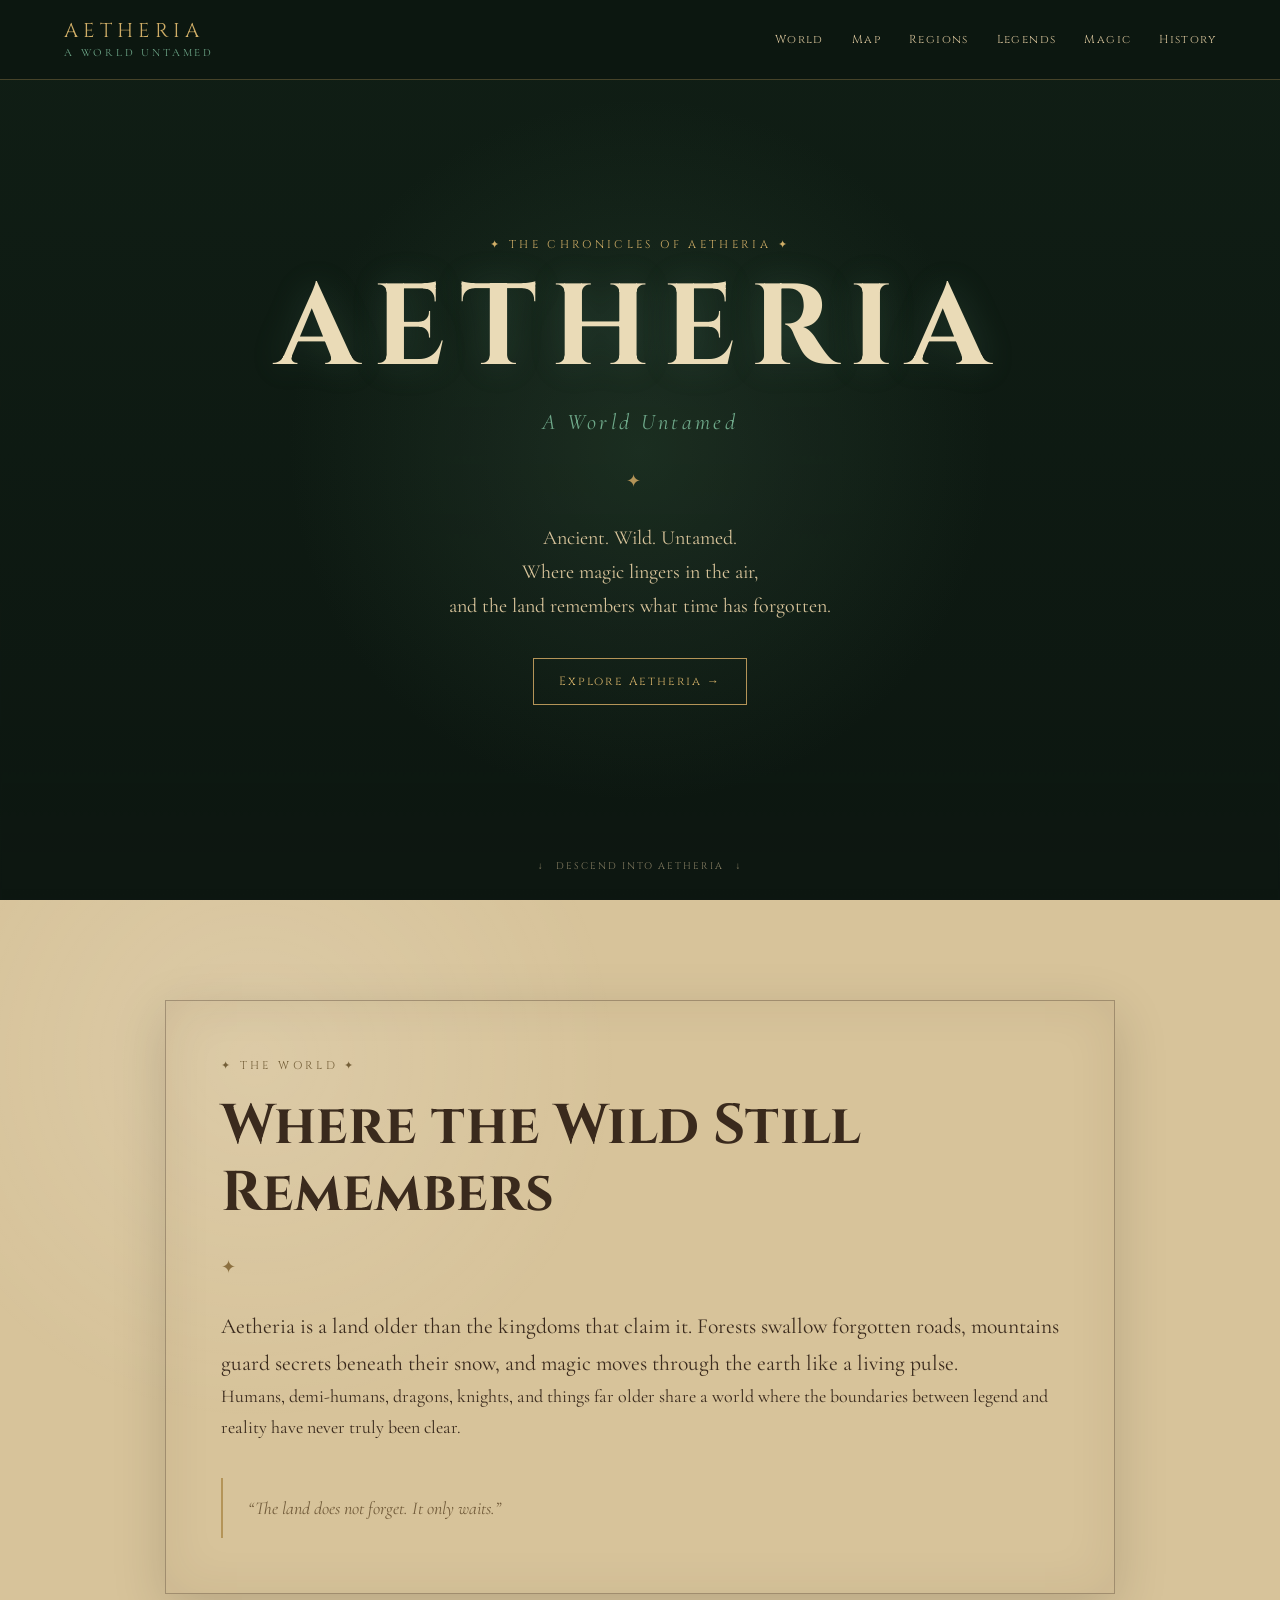
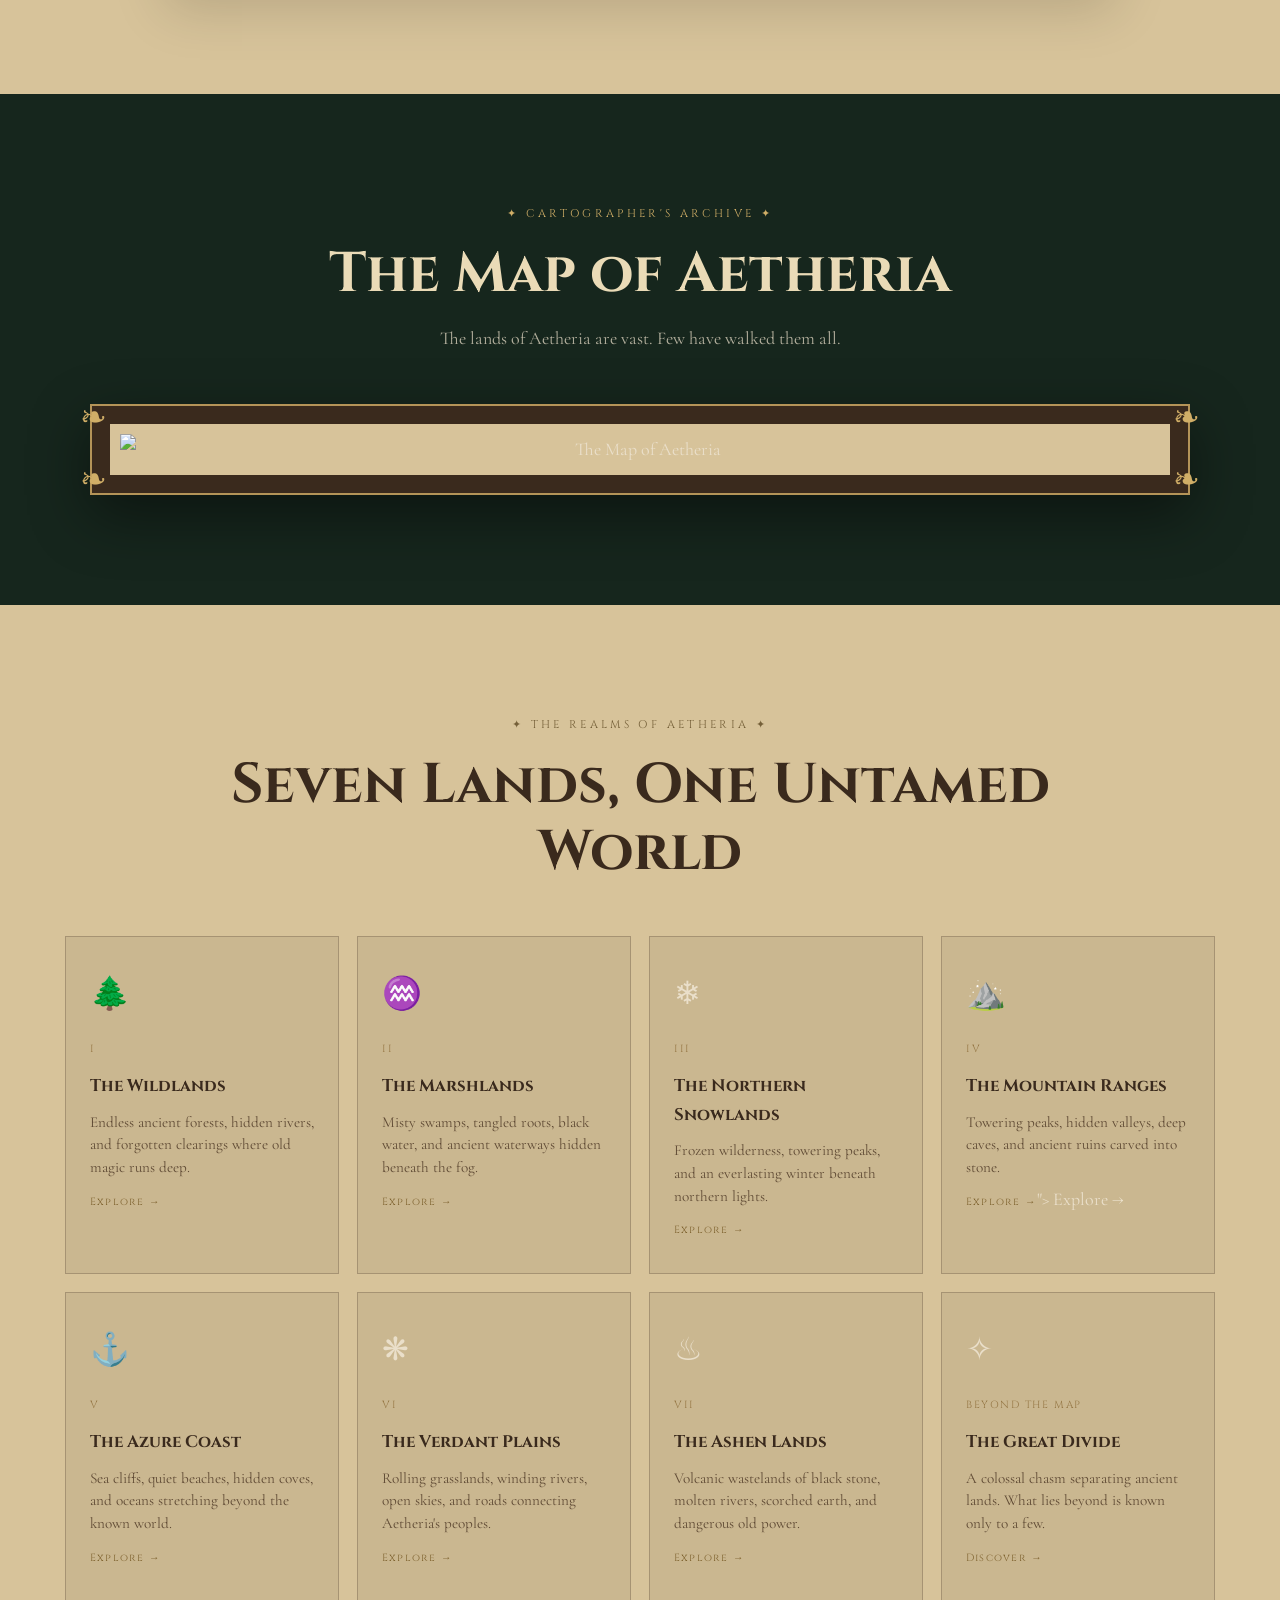
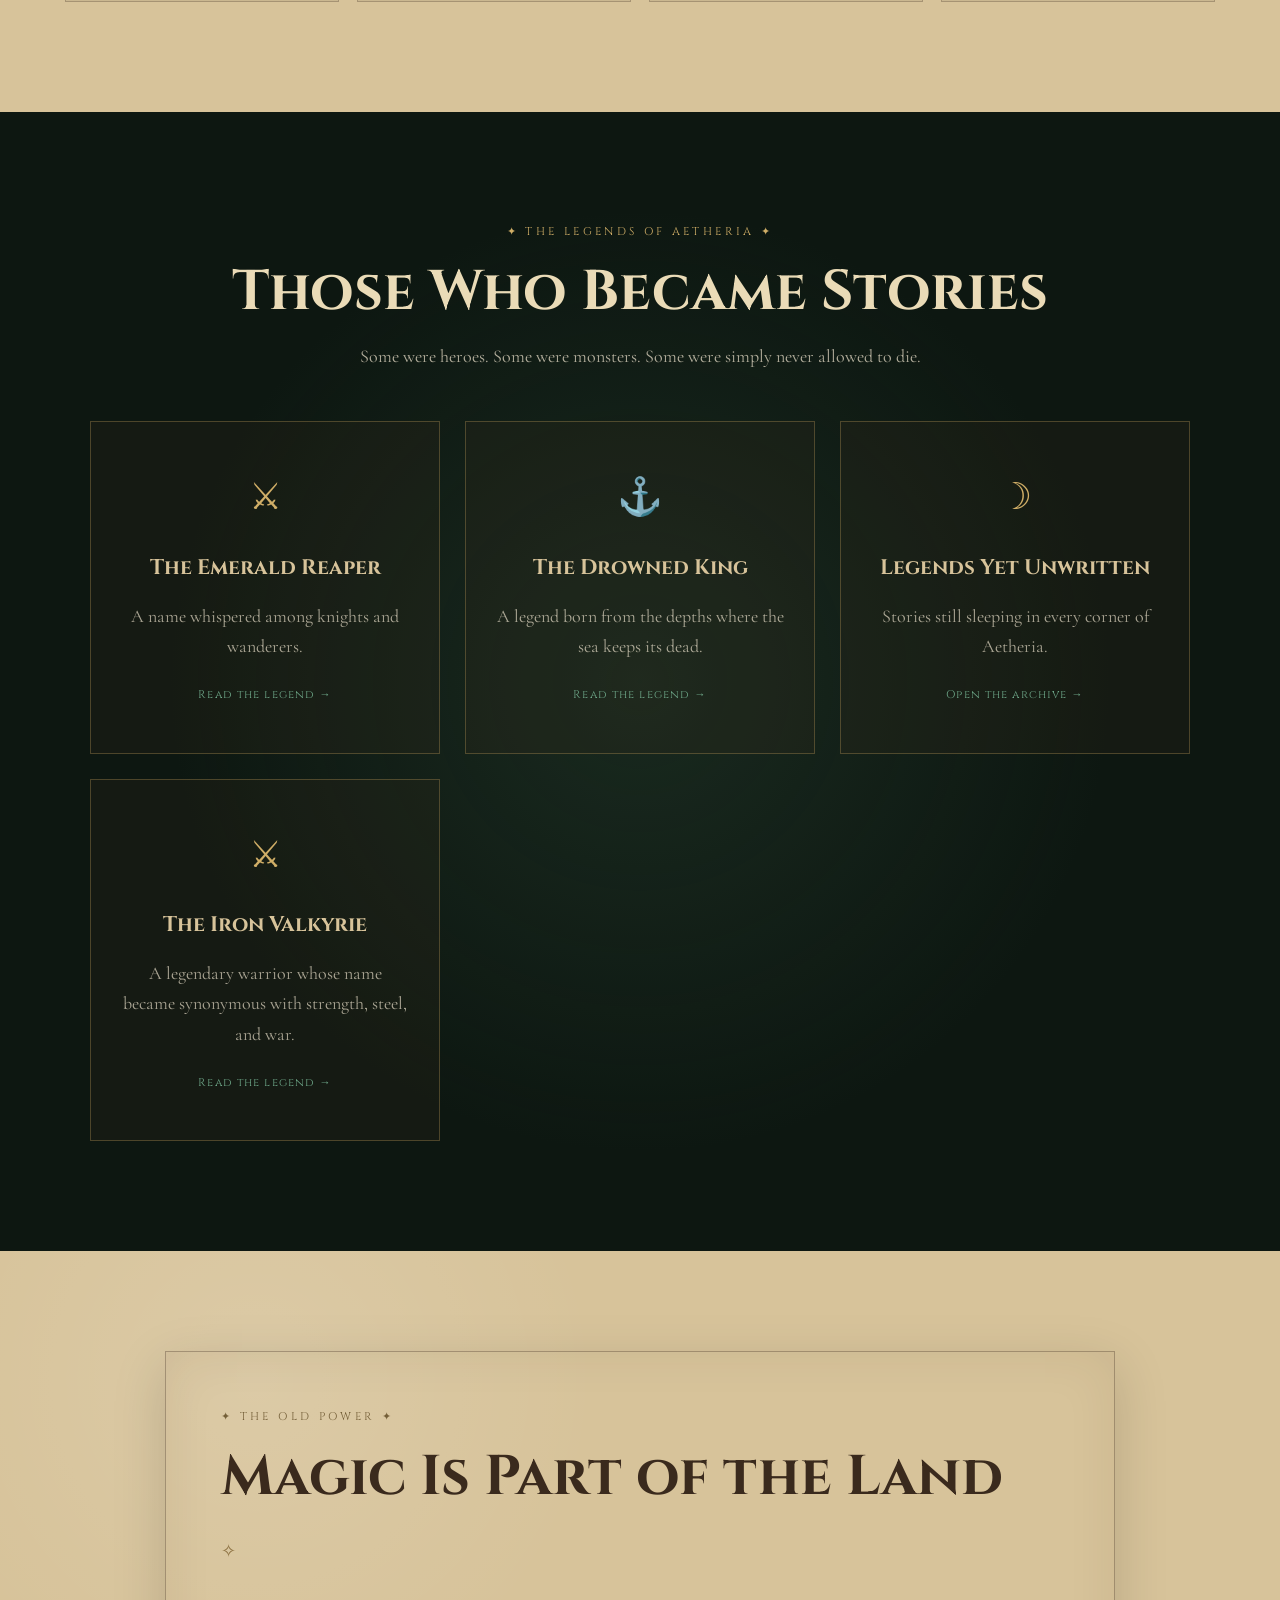
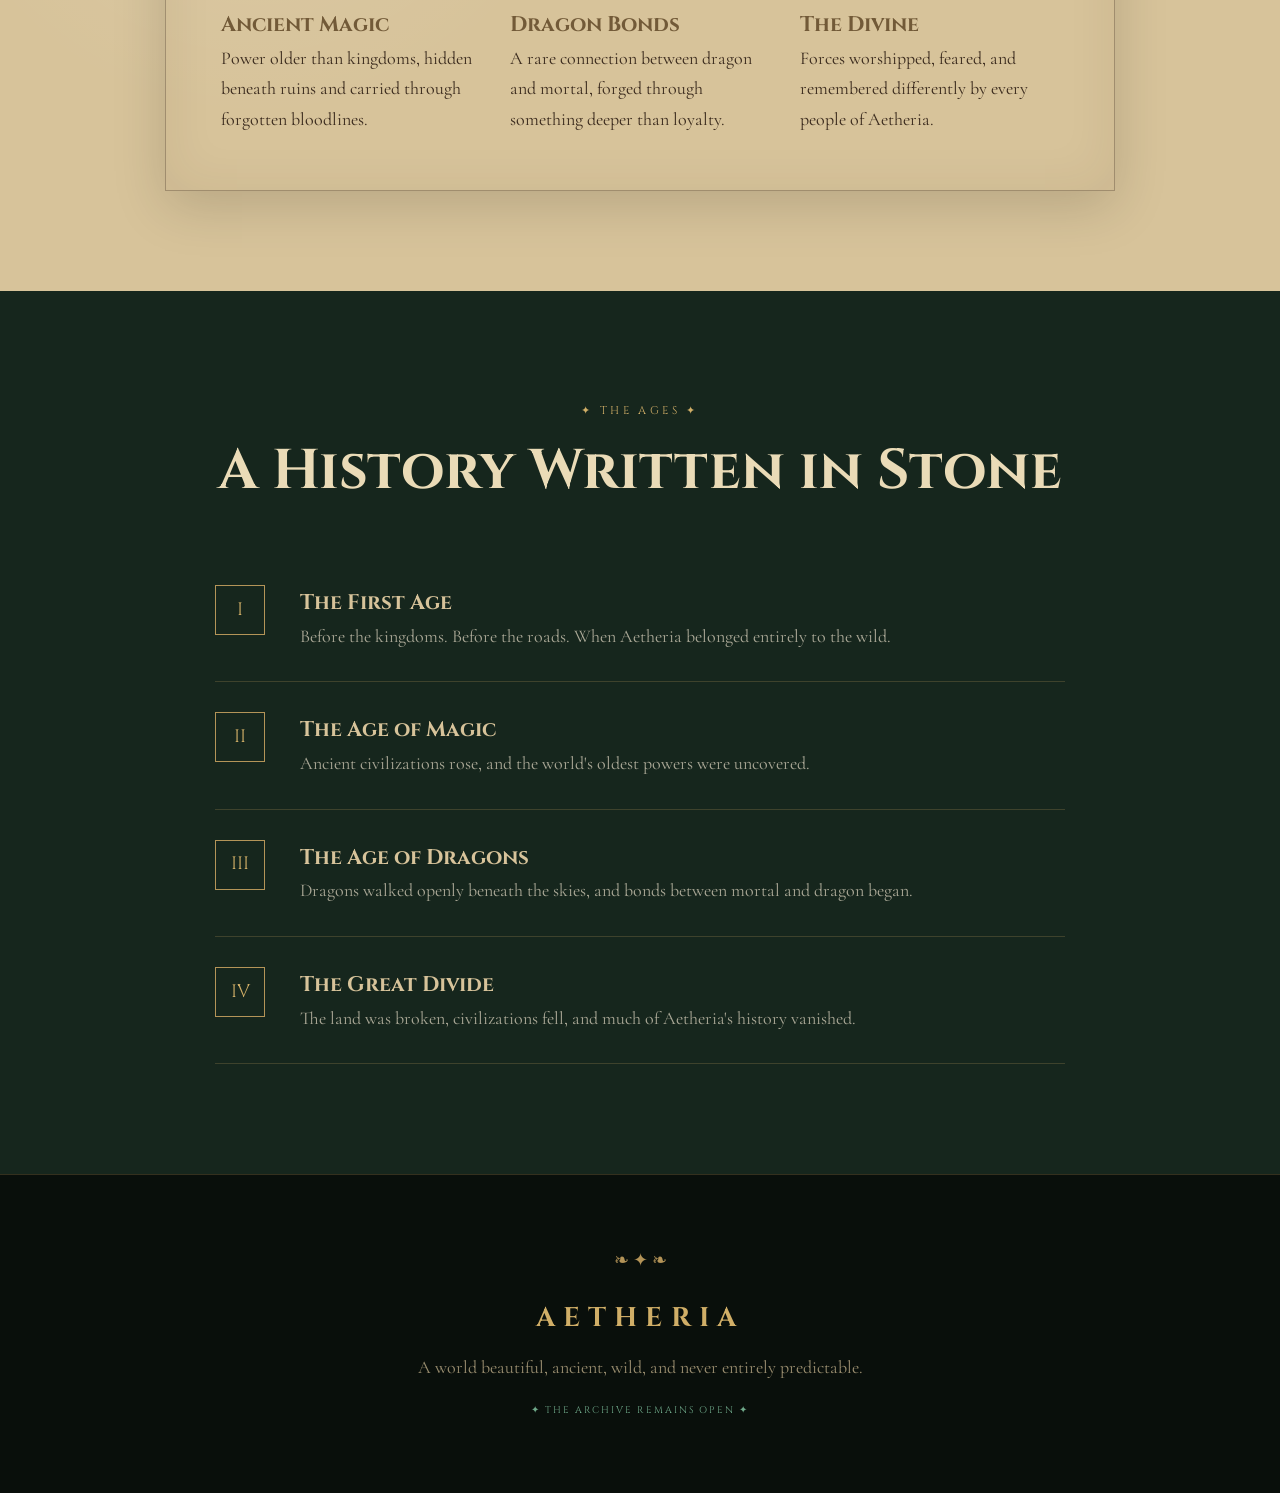
==== index.html @ 6634f88e "Update index.html" ====
<!DOCTYPE html>
<html lang="en">

<head>
  <meta charset="UTF-8">
  <meta name="viewport" content="width=device-width, initial-scale=1.0">

  <title>Aetheria — Lore Archive</title>

  <link rel="stylesheet" href="style.css">
</head>

<body>

<header class="site-header">

  <a href="#home" class="brand">
    <span class="brand-name">AETHERIA</span>
    <span class="brand-subtitle">A WORLD UNTAMED</span>
  </a>

  <button class="menu-toggle" aria-label="Open menu">
    ☰
  </button>

  <nav class="nav">
    <a href="#world">World</a>
    <a href="#map">Map</a>
    <a href="#regions">Regions</a>
    <a href="#legends">Legends</a>
    <a href="#magic">Magic</a>
    <a href="#history">History</a>
  </nav>

</header>


<main>

  <!-- HERO -->

  <section class="hero" id="home">

    <div class="hero-content">

      <p class="eyebrow">
        ✦ THE CHRONICLES OF AETHERIA ✦
      </p>

      <h1>AETHERIA</h1>

      <p class="tagline">
        A World Untamed
      </p>

      <div class="gold-rule">
        ✦
      </div>

      <p class="intro">
        Ancient. Wild. Untamed.<br>
        Where magic lingers in the air,<br>
        and the land remembers what time has forgotten.
      </p>

      <a href="#map" class="gold-button">
        Explore Aetheria →
      </a>

    </div>

    <div class="scroll-hint">
      ↓ &nbsp; DESCEND INTO AETHERIA &nbsp; ↓
    </div>

  </section>


  <!-- THE WORLD -->

  <section class="paper-section" id="world">

    <div class="section-frame">

      <p class="eyebrow dark">
        ✦ THE WORLD ✦
      </p>

      <h2>
        Where the Wild Still Remembers
      </h2>

      <div class="gold-rule dark-rule">
        ✦
      </div>

      <p class="lead">
        Aetheria is a land older than the kingdoms that claim it.
        Forests swallow forgotten roads, mountains guard secrets beneath
        their snow, and magic moves through the earth like a living pulse.
      </p>

      <p>
        Humans, demi-humans, dragons, knights, and things far older
        share a world where the boundaries between legend and reality
        have never truly been clear.
      </p>

      <div class="quote">
        “The land does not forget. It only waits.”
      </div>

    </div>

  </section>


  <!-- MAP -->

  <section class="map-section" id="map">

    <div class="section-heading">

      <p class="eyebrow">
        ✦ CARTOGRAPHER'S ARCHIVE ✦
      </p>

      <h2>
        The Map of Aetheria
      </h2>

      <p>
        The lands of Aetheria are vast.
        Few have walked them all.
      </p>

    </div>

    <div class="map-frame">

      <div class="map-decoration top-left">
        ❧
      </div>

      <div class="map-decoration top-right">
        ❧
      </div>

      <div class="map-image-wrap">

        <img
          src="https://i.ibb.co/Fbr9KHkq/IMG-7231.png"
          alt="The Map of Aetheria"
          class="aetheria-map"
        >

      </div>

      <div class="map-decoration bottom-left">
        ❧
      </div>

      <div class="map-decoration bottom-right">
        ❧
      </div>

    </div>

  </section>


  <!-- REGIONS -->

  <section class="regions-section" id="regions">

    <div class="section-heading">

      <p class="eyebrow dark">
        ✦ THE REALMS OF AETHERIA ✦
      </p>

      <h2>
        Seven Lands, One Untamed World
      </h2>

    </div>


    <div class="region-grid">


      <!-- WILDLANDS -->

      <article class="region-card">

        <div class="region-icon">
          🌲
        </div>

        <span class="region-number">
          I
        </span>

        <h3>
          The Wildlands
        </h3>

        <p>
          Endless ancient forests, hidden rivers,
          and forgotten clearings where old magic runs deep.
        </p>

        <a href="https://es-d-42845117820260906-01a06b0e-e26e-7fc3-8175-7ea4201661d0.codepen.dev/">
          Explore →
        </a>

      </article>


      <!-- MARSHLANDS -->

      <article class="region-card">

        <div class="region-icon">
          ♒
        </div>

        <span class="region-number">
          II
        </span>

        <h3>
          The Marshlands
        </h3>

        <p>
          Misty swamps, tangled roots, black water,
          and ancient waterways hidden beneath the fog.
        </p>

        <a href="https://es-d-42845117820260906-01a06af8-3a6f-7ba1-aaaa-180485cc3755.codepen.dev/">
          Explore →
        </a>

      </article>


      <!-- SNOWLANDS -->

      <article class="region-card">

        <div class="region-icon">
          ❄
        </div>

        <span class="region-number">
          III
        </span>

        <h3>
          The Northern Snowlands
        </h3>

        <p>
          Frozen wilderness, towering peaks,
          and an everlasting winter beneath northern lights.
        </p>

        <a href="https://es-d-42845117820260906-01a06b21-7be8-728b-bdf2-b5e67cb680da.codepen.dev/">
          Explore →
        </a>

      </article>


      <!-- MOUNTAIN RANGES -->

      <article class="region-card">

        <div class="region-icon">
          ⛰️
        </div>

        <span class="region-number">
          IV
        </span>

        <h3>
          The Mountain Ranges
        </h3>

        <p>
          Towering peaks, hidden valleys, deep caves,
          and ancient ruins carved into stone.
        </p>

        <a href="<a href="mountains.html">
  Explore →
</a>">
          Explore →
        </a>

      </article>


      <!-- AZURE COAST -->

      <article class="region-card">

        <div class="region-icon">
          ⚓
        </div>

        <span class="region-number">
          V
        </span>

        <h3>
          The Azure Coast
        </h3>

        <p>
          Sea cliffs, quiet beaches, hidden coves,
          and oceans stretching beyond the known world.
        </p>

        <a href="https://es-d-42845117820260906-01a06b32-f4d5-760b-bba1-3a59149cf84f.codepen.dev/">
          Explore →
        </a>

      </article>


      <!-- VERDANT PLAINS -->

      <article class="region-card">

        <div class="region-icon">
          ❋
        </div>

        <span class="region-number">
          VI
        </span>

        <h3>
          The Verdant Plains
        </h3>

        <p>
          Rolling grasslands, winding rivers,
          open skies, and roads connecting Aetheria's peoples.
        </p>

        <a href="https://es-d-42845117820260906-01a06b45-5ee7-78f5-bbb8-e321eac64881.codepen.dev/">
          Explore →
        </a>

      </article>


      <!-- ASHEN LANDS -->

      <article class="region-card">

        <div class="region-icon">
          ♨
        </div>

        <span class="region-number">
          VII
        </span>

        <h3>
          The Ashen Lands
        </h3>

        <p>
          Volcanic wastelands of black stone,
          molten rivers, scorched earth, and dangerous old power.
        </p>

        <a href="https://es-d-42845117820260906-01a06b52-a04b-7c02-a08e-58fbebb023d8.codepen.dev/">
          Explore →
        </a>

      </article>


      <!-- GREAT DIVIDE -->

      <article class="region-card">

        <div class="region-icon">
          ✧
        </div>

        <span class="region-number">
          BEYOND THE MAP
        </span>

        <h3>
          The Great Divide
        </h3>

        <p>
          A colossal chasm separating ancient lands.
          What lies beyond is known only to a few.
        </p>

        <a href="https://es-d-42845117820260906-01a06b61-5003-7edc-8305-9d780dc6cee3.codepen.dev/">
          Discover →
        </a>

      </article>

    </div>

  </section>


 <!-- LEGENDS -->

<section class="dark-section" id="legends">

  <div class="section-heading">


<p class="eyebrow">
  ✦ THE LEGENDS OF AETHERIA ✦
</p>

<h2>
  Those Who Became Stories
</h2>

<p>
  Some were heroes.
  Some were monsters.
  Some were simply never allowed to die.
</p>


  </div>

  <div class="legend-preview">


<!-- THE EMERALD REAPER -->

<div class="legend-card">

  <span class="legend-symbol">
    ⚔
  </span>

  <h3>
    The Emerald Reaper
  </h3>

  <p>
    A name whispered among knights and wanderers.
  </p>

  <a href="https://es-d-42845117820260906-01a06b6a-eef4-70d0-b346-714d1d1dd4c6.codepen.dev/">
    Read the legend →
  </a>

</div>


<!-- THE DROWNED KING -->

<div class="legend-card">

  <span class="legend-symbol">
    ⚓
  </span>

  <h3>
    The Drowned King
  </h3>

  <p>
    A legend born from the depths
    where the sea keeps its dead.
  </p>

  <a href="https://es-d-42845117820260906-01a06b7b-557f-74bf-914e-0e2088f6055c.codepen.dev/">
    Read the legend →
  </a>

</div>


<!-- LEGENDS YET UNWRITTEN -->

<div class="legend-card">

  <span class="legend-symbol">
    ☽
  </span>

  <h3>
    Legends Yet Unwritten
  </h3>

  <p>
    Stories still sleeping in every corner of Aetheria.
  </p>

  <a href="#">
    Open the archive →
  </a>

</div>


<!-- THE IRON VALKYRIE -->

<div class="legend-card">

  <span class="legend-symbol">
    ⚔
  </span>

  <h3>
    The Iron Valkyrie
  </h3>

  <p>
    A legendary warrior whose name became
    synonymous with strength, steel, and war.
  </p>

  <a href="https://es-d-42845117820260906-01a06b92-2a27-78fd-8869-c90ba00aff45.codepen.dev/">
    Read the legend →
  </a>

</div>


  </div>

</section>


  <!-- MAGIC -->

  <section class="paper-section" id="magic">

    <div class="section-frame">

      <p class="eyebrow dark">
        ✦ THE OLD POWER ✦
      </p>

      <h2>
        Magic Is Part of the Land
      </h2>

      <div class="gold-rule dark-rule">
        ✧
      </div>

      <div class="magic-columns">

        <div>

          <h3>
            Ancient Magic
          </h3>

          <p>
            Power older than kingdoms, hidden beneath ruins
            and carried through forgotten bloodlines.
          </p>

        </div>


        <div>

          <h3>
            Dragon Bonds
          </h3>

          <p>
            A rare connection between dragon and mortal,
            forged through something deeper than loyalty.
          </p>

        </div>


        <div>

          <h3>
            The Divine
          </h3>

          <p>
            Forces worshipped, feared, and remembered
            differently by every people of Aetheria.
          </p>

        </div>

      </div>

    </div>

  </section>


  <!-- HISTORY -->

  <section class="timeline-section" id="history">

    <div class="section-heading">

      <p class="eyebrow">
        ✦ THE AGES ✦
      </p>

      <h2>
        A History Written in Stone
      </h2>

    </div>


    <div class="timeline">


      <div class="timeline-item">

        <span>
          I
        </span>

        <div>

          <h3>
            The First Age
          </h3>

          <p>
            Before the kingdoms.
            Before the roads.
            When Aetheria belonged entirely to the wild.
          </p>

        </div>

      </div>


      <div class="timeline-item">

        <span>
          II
        </span>

        <div>

          <h3>
            The Age of Magic
          </h3>

          <p>
            Ancient civilizations rose,
            and the world's oldest powers were uncovered.
          </p>

        </div>

      </div>


      <div class="timeline-item">

        <span>
          III
        </span>

        <div>

          <h3>
            The Age of Dragons
          </h3>

          <p>
            Dragons walked openly beneath the skies,
            and bonds between mortal and dragon began.
          </p>

        </div>

      </div>


      <div class="timeline-item">

        <span>
          IV
        </span>

        <div>

          <h3>
            The Great Divide
          </h3>

          <p>
            The land was broken, civilizations fell,
            and much of Aetheria's history vanished.
          </p>

        </div>

      </div>


    </div>

  </section>

</main>


<footer>

  <div class="footer-ornament">
    ❧ ✦ ❧
  </div>

  <h2>
    AETHERIA
  </h2>

  <p>
    A world beautiful, ancient, wild,
    and never entirely predictable.
  </p>

  <small>
    ✦ THE ARCHIVE REMAINS OPEN ✦
  </small>

</footer>


<script src="script.js"></script>

</body>
</html>
---- style.css ----
@import url('https://fonts.googleapis.com/css2?family=Cinzel:wght@400;500;600;700&family=Cormorant+Garamond:wght@400;500;600&display=swap');

:root {
  --forest: #16261d;
  --deep-forest: #0d1711;
  --moss: #304c39;
  --sage: #6fa98a;
  --brown: #3a2a1d;
  --dark-brown: #21170f;
  --parchment: #d7c39a;
  --light-parchment: #eadbb7;
  --gold: #b49458;
  --bright-gold: #d0ae67;
  --text: #eadfca;
}

* {
  box-sizing: border-box;
  margin: 0;
  padding: 0;
}

html {
  scroll-behavior: smooth;
}

body {
  background: var(--deep-forest);
  color: var(--text);
  font-family: 'Cormorant Garamond', serif;
  font-size: 18px;
  line-height: 1.7;
}

a {
  color: inherit;
  text-decoration: none;
}

.site-header {
  position: fixed;
  top: 0;
  left: 0;
  width: 100%;
  z-index: 1000;
  display: flex;
  align-items: center;
  justify-content: space-between;
  padding: 20px 5%;
  background: rgba(13, 23, 17, .92);
  border-bottom: 1px solid rgba(180, 148, 88, .35);
  backdrop-filter: blur(10px);
}

.brand {
  display: flex;
  flex-direction: column;
  line-height: 1.1;
}

.brand-name {
  color: var(--bright-gold);
  font-family: 'Cinzel', serif;
  font-size: 1.25rem;
  letter-spacing: .25em;
}

.brand-subtitle {
  color: var(--sage);
  font-size: .7rem;
  letter-spacing: .25em;
  margin-top: 5px;
}

.nav {
  display: flex;
  gap: 28px;
}

.nav a {
  color: var(--parchment);
  font-family: 'Cinzel', serif;
  font-size: .72rem;
  letter-spacing: .12em;
  transition: .3s;
}

.nav a:hover {
  color: var(--bright-gold);
}

.menu-toggle {
  display: none;
  background: none;
  border: 0;
  color: var(--gold);
  font-size: 1.7rem;
}

.hero {
  min-height: 100vh;
  display: flex;
  align-items: center;
  justify-content: center;
  position: relative;
  text-align: center;
  overflow: hidden;
  background:
    radial-gradient(circle at center, rgba(70, 110, 79, .25), transparent 45%),
    linear-gradient(180deg, #111f16, #0d1711);
}

.hero::before {
  content: '';
  position: absolute;
  inset: 0;
  background:
    linear-gradient(rgba(13,23,17,.3), rgba(13,23,17,.8)),
    url('https://i.ibb.co/Fbr9KHkq/IMG-7231.png') center/cover;
  opacity: .13;
  filter: blur(1px);
}

.hero-content {
  position: relative;
  max-width: 850px;
  padding: 120px 25px 80px;
}

.eyebrow {
  color: var(--bright-gold);
  font-family: 'Cinzel', serif;
  font-size: .7rem;
  letter-spacing: .3em;
  margin-bottom: 18px;
}

.hero h1 {
  color: var(--light-parchment);
  font-family: 'Cinzel', serif;
  font-size: clamp(3.5rem, 9vw, 8rem);
  letter-spacing: .12em;
  line-height: 1;
  text-shadow: 0 0 35px rgba(111,169,138,.2);
}

.tagline {
  color: var(--sage);
  font-size: 1.4rem;
  font-style: italic;
  letter-spacing: .15em;
  margin-top: 15px;
}

.gold-rule {
  color: var(--gold);
  margin: 25px auto;
  letter-spacing: .7em;
}

.intro {
  color: var(--parchment);
  font-size: 1.25rem;
  margin-bottom: 35px;
}

.gold-button {
  display: inline-block;
  border: 1px solid var(--gold);
  color: var(--bright-gold);
  padding: 12px 25px;
  font-family: 'Cinzel', serif;
  font-size: .75rem;
  letter-spacing: .15em;
  transition: .3s;
}

.gold-button:hover {
  background: var(--gold);
  color: var(--deep-forest);
}

.scroll-hint {
  position: absolute;
  bottom: 25px;
  left: 0;
  width: 100%;
  color: rgba(215,195,154,.6);
  font-family: 'Cinzel', serif;
  font-size: .6rem;
  letter-spacing: .2em;
}

.paper-section {
  background:
    radial-gradient(circle at 20% 20%, rgba(255,255,255,.12), transparent 30%),
    var(--parchment);
  color: var(--brown);
  padding: 100px 6%;
}

.section-frame {
  max-width: 950px;
  margin: auto;
  padding: 55px;
  border: 1px solid rgba(58,42,29,.35);
  box-shadow:
    inset 0 0 50px rgba(58,42,29,.08),
    0 15px 50px rgba(0,0,0,.15);
}

.eyebrow.dark {
  color: #756039;
}

.paper-section h2,
.section-heading h2 {
  font-family: 'Cinzel', serif;
  font-size: clamp(2rem, 5vw, 3.5rem);
  line-height: 1.2;
}

.dark-rule {
  color: #8c7040;
}

.lead {
  font-size: 1.35rem;
}

.quote {
  border-left: 2px solid var(--gold);
  margin-top: 35px;
  padding: 15px 25px;
  font-style: italic;
  color: #725c3b;
}

.map-section {
  padding: 110px 5%;
  background: var(--forest);
  text-align: center;
}

.section-heading {
  max-width: 850px;
  margin: 0 auto 50px;
  text-align: center;
}

.section-heading h2 {
  color: var(--light-parchment);
}

.section-heading p:not(.eyebrow) {
  color: rgba(234,223,202,.75);
  margin-top: 15px;
}

.map-frame {
  max-width: 1100px;
  margin: auto;
  position: relative;
  padding: 18px;
  border: 2px solid var(--gold);
  background: var(--brown);
  box-shadow: 0 20px 60px rgba(0,0,0,.45);
}

.map-image-wrap {
  background: var(--parchment);
  padding: 10px;
  overflow: hidden;
}

.aetheria-map {
  display: block;
  width: 100%;
  height: auto;
}

.map-decoration {
  position: absolute;
  color: var(--bright-gold);
  font-size: 2rem;
  z-index: 2;
}

.top-left {
  top: -15px;
  left: -12px;
}

.top-right {
  top: -15px;
  right: -12px;
}

.bottom-left {
  bottom: -15px;
  left: -12px;
}

.bottom-right {
  bottom: -15px;
  right: -12px;
}

.regions-section {
  padding: 110px 5%;
  background: var(--parchment);
}

.regions-section .section-heading h2 {
  color: var(--brown);
}

.region-grid {
  max-width: 1150px;
  margin: auto;
  display: grid;
  grid-template-columns: repeat(4, 1fr);
  gap: 18px;
}

.region-card {
  position: relative;
  padding: 30px 24px;
  background: rgba(58,42,29,.08);
  border: 1px solid rgba(58,42,29,.25);
  transition: .3s;
}

.region-card:hover {
  transform: translateY(-5px);
  background: rgba(48,76,57,.12);
  border-color: var(--gold);
}

.region-icon {
  font-size: 2rem;
  margin-bottom: 10px;
}

.region-number {
  color: #967846;
  font-family: 'Cinzel', serif;
  font-size: .65rem;
  letter-spacing: .15em;
}

.region-card h3 {
  color: var(--brown);
  font-family: 'Cinzel', serif;
  font-size: 1.05rem;
  margin: 10px 0;
}

.region-card p {
  color: #604b35;
  font-size: .95rem;
  line-height: 1.5;
}

.region-card a {
  display: inline-block;
  color: #806532;
  font-family: 'Cinzel', serif;
  font-size: .65rem;
  letter-spacing: .12em;
  margin-top: 15px;
}

.dark-section {
  padding: 110px 5%;
  background:
    radial-gradient(circle at center, rgba(48,76,57,.35), transparent 55%),
    var(--deep-forest);
}

.legend-preview {
  max-width: 1100px;
  margin: auto;
  display: grid;
  grid-template-columns: repeat(3, 1fr);
  gap: 25px;
}

.legend-card {
  text-align: center;
  padding: 45px 30px;
  border: 1px solid rgba(180,148,88,.35);
  background: rgba(58,42,29,.2);
  transition: .3s;
}

.legend-card:hover {
  border-color: var(--bright-gold);
  transform: translateY(-5px);
}

.legend-symbol {
  display: block;
  color: var(--bright-gold);
  font-size: 2.3rem;
  margin-bottom: 20px;
}

.legend-card h3 {
  color: var(--parchment);
  font-family: 'Cinzel', serif;
}

.legend-card p {
  color: rgba(234,223,202,.7);
  margin: 15px 0;
}

.legend-card a {
  color: var(--sage);
  font-family: 'Cinzel', serif;
  font-size: .7rem;
  letter-spacing: .1em;
}

.magic-columns {
  display: grid;
  grid-template-columns: repeat(3, 1fr);
  gap: 30px;
  margin-top: 40px;
}

.magic-columns h3 {
  font-family: 'Cinzel', serif;
  color: #725a38;
}

.timeline-section {
  padding: 110px 5%;
  background: var(--forest);
}

.timeline {
  max-width: 850px;
  margin: auto;
}

.timeline-item {
  display: grid;
  grid-template-columns: 60px 1fr;
  gap: 25px;
  padding: 30px 0;
  border-bottom: 1px solid rgba(180,148,88,.25);
}

.timeline-item > span {
  width: 50px;
  height: 50px;
  display: grid;
  place-items: center;
  border: 1px solid var(--gold);
  color: var(--bright-gold);
  font-family: 'Cinzel', serif;
}

.timeline-item h3 {
  color: var(--parchment);
  font-family: 'Cinzel', serif;
}

.timeline-item p {
  color: rgba(234,223,202,.7);
}

footer {
  padding: 70px 20px;
  text-align: center;
  background: #090f0b;
  border-top: 1px solid rgba(180,148,88,.25);
}

.footer-ornament {
  color: var(--gold);
  margin-bottom: 20px;
}

footer h2 {
  color: var(--bright-gold);
  font-family: 'Cinzel', serif;
  letter-spacing: .3em;
}

footer p {
  color: rgba(215,195,154,.7);
  margin: 10px 0;
}

footer small {
  color: var(--sage);
  font-family: 'Cinzel', serif;
  font-size: .6rem;
  letter-spacing: .2em;
}

@media (max-width: 850px) {

  .nav {
    display: none;
    position: absolute;
    top: 100%;
    right: 0;
    width: 100%;
    padding: 25px;
    background: var(--deep-forest);
    flex-direction: column;
    text-align: center;
  }

  .nav.open {
    display: flex;
  }

  .menu-toggle {
    display: block;
  }

  .region-grid {
    grid-template-columns: repeat(2, 1fr);
  }

  .legend-preview,
  .magic-columns {
    grid-template-columns: 1fr;
  }

  .section-frame {
    padding: 30px 20px;
  }
}

@media (max-width: 550px) {

  .brand-name {
    font-size: 1rem;
  }

  .hero h1 {
    font-size: 3rem;
  }

  .region-grid {
    grid-template-columns: 1fr;
  }

  .paper-section,
  .map-section,
  .regions-section,
  .dark-section,
  .timeline-section {
    padding: 75px 20px;
  }

}
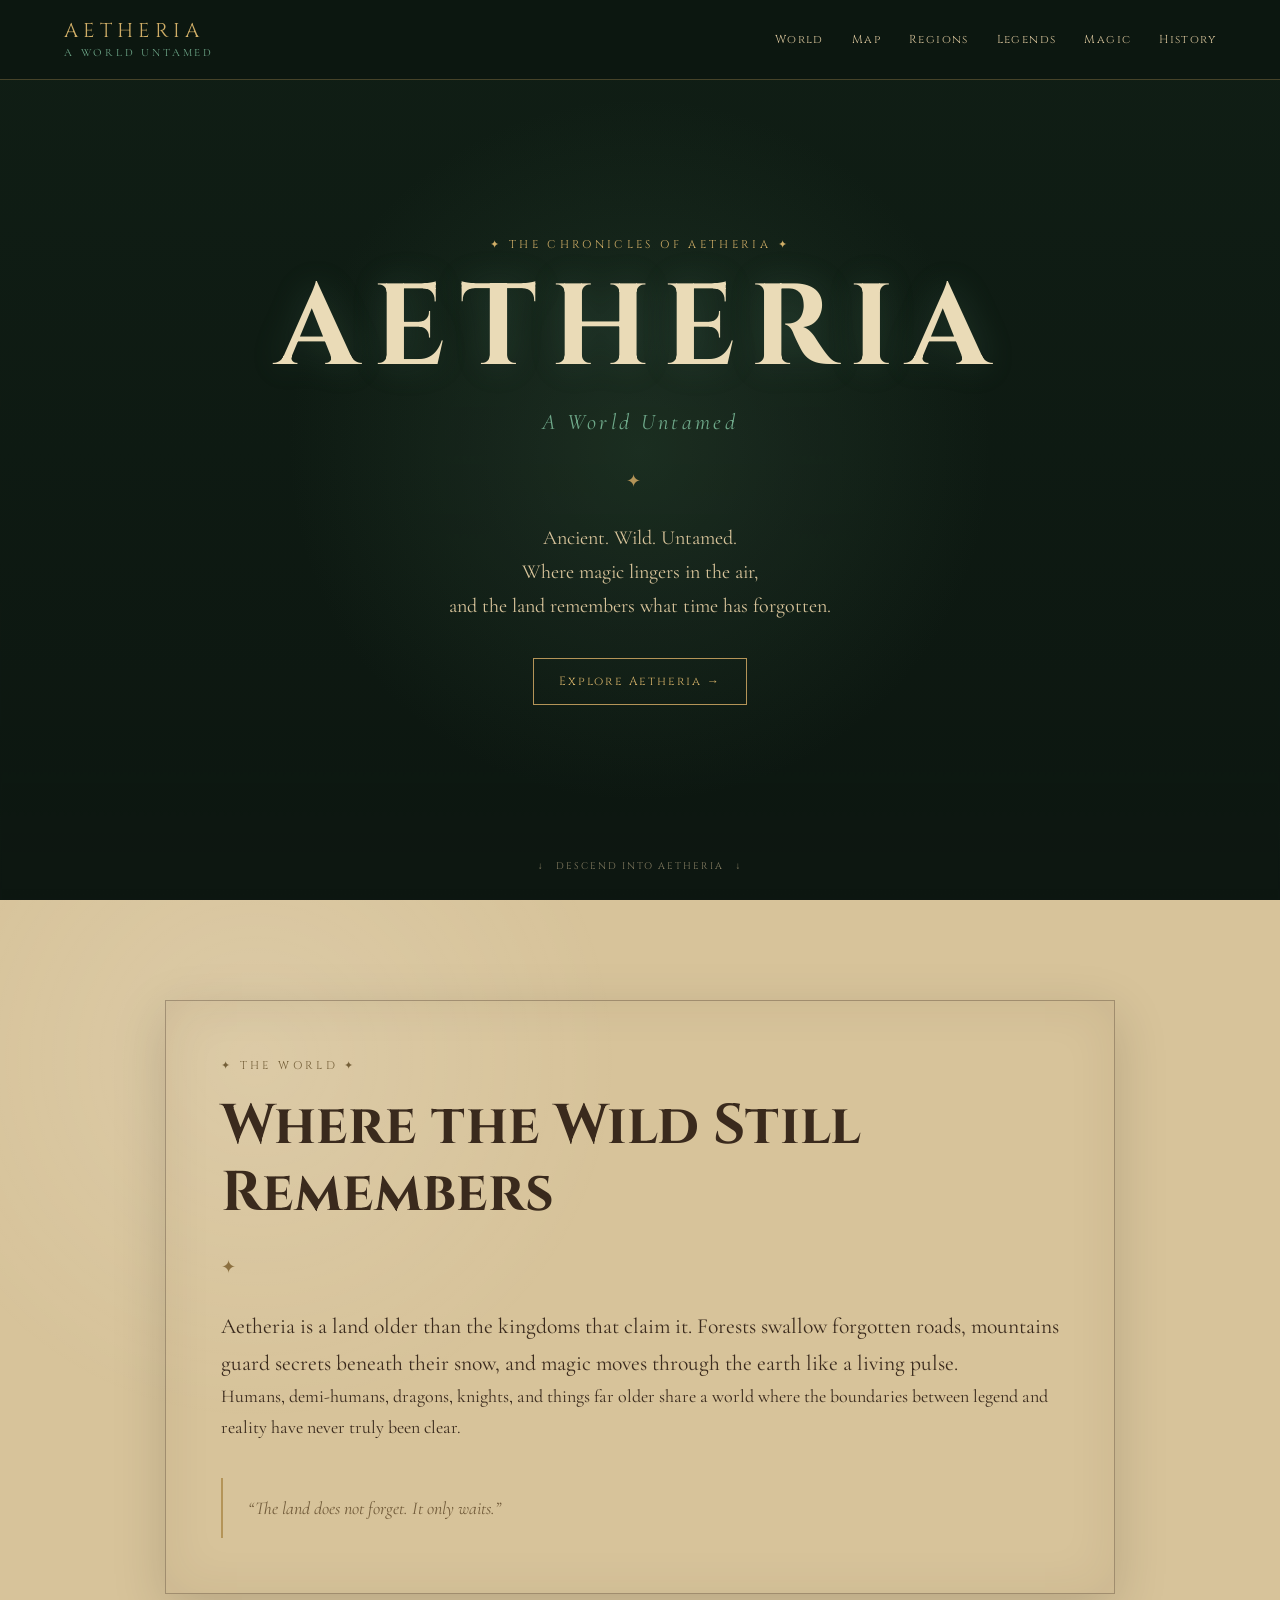
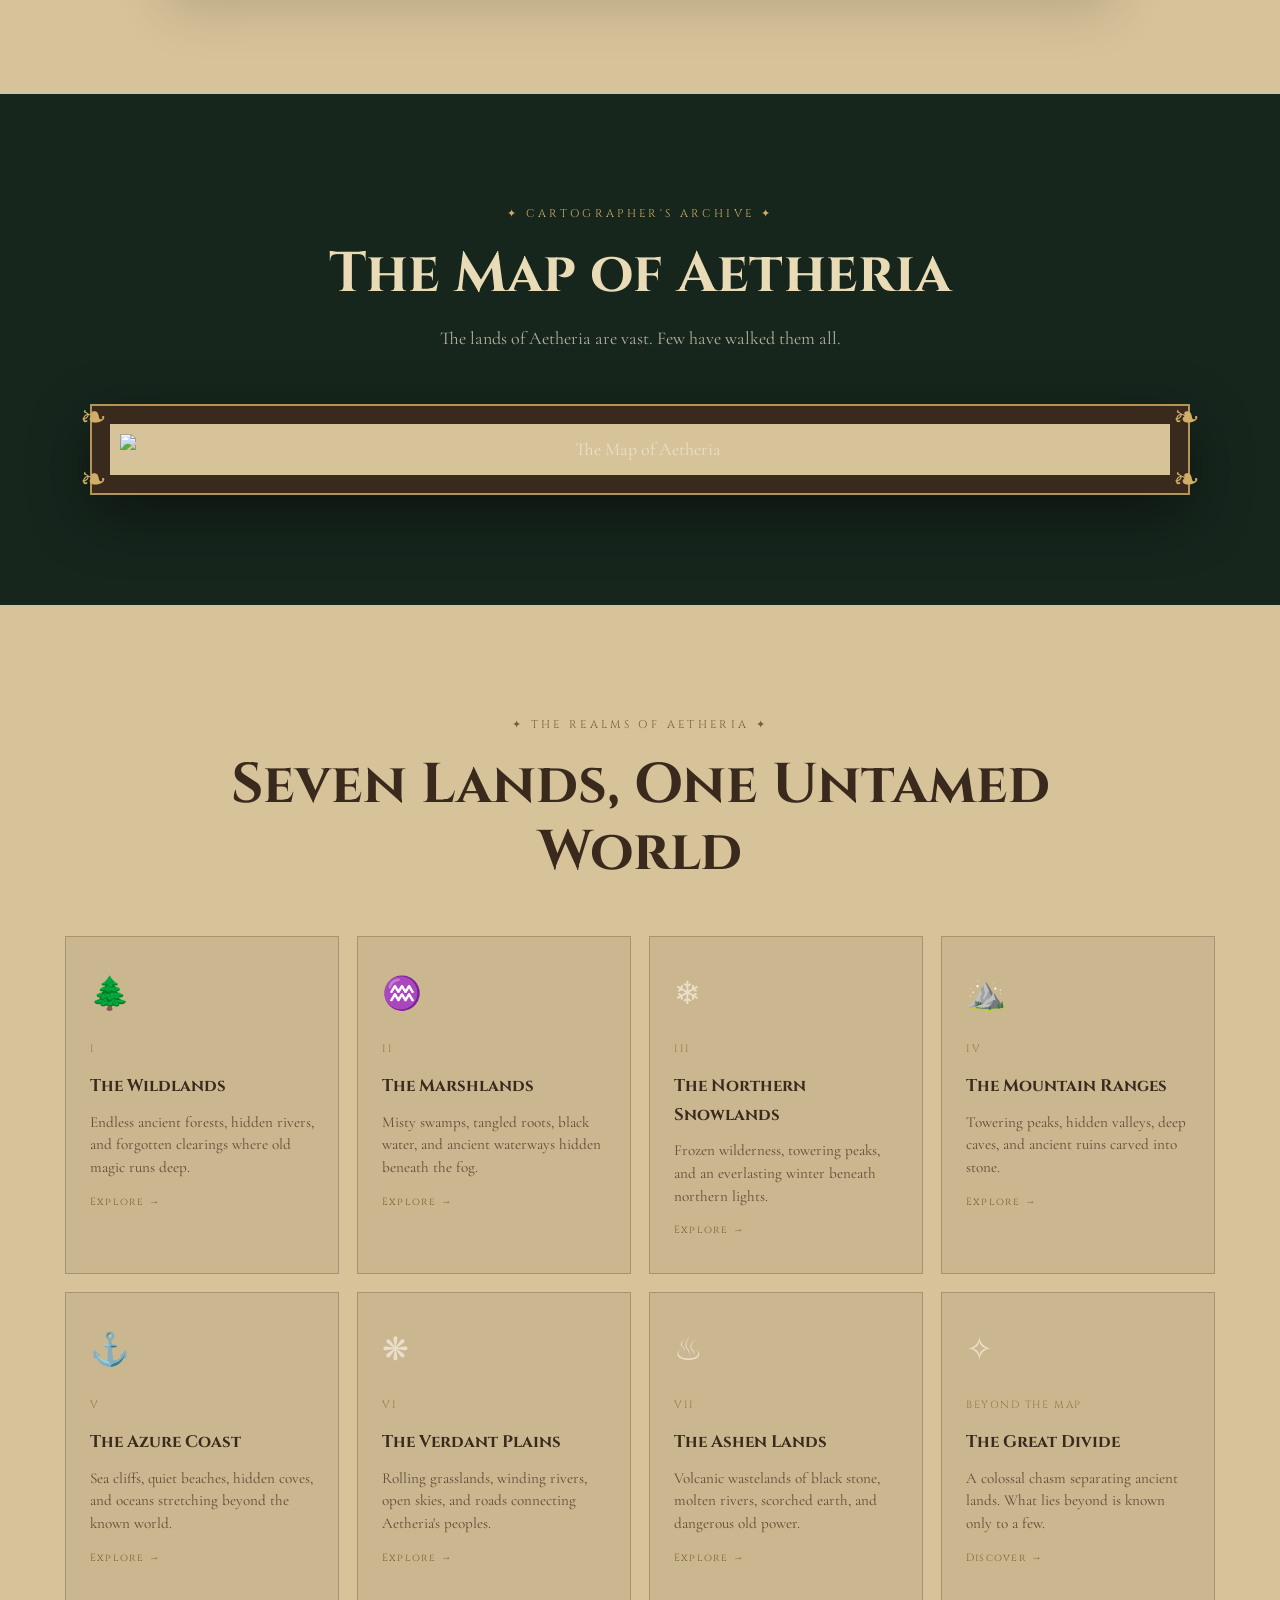
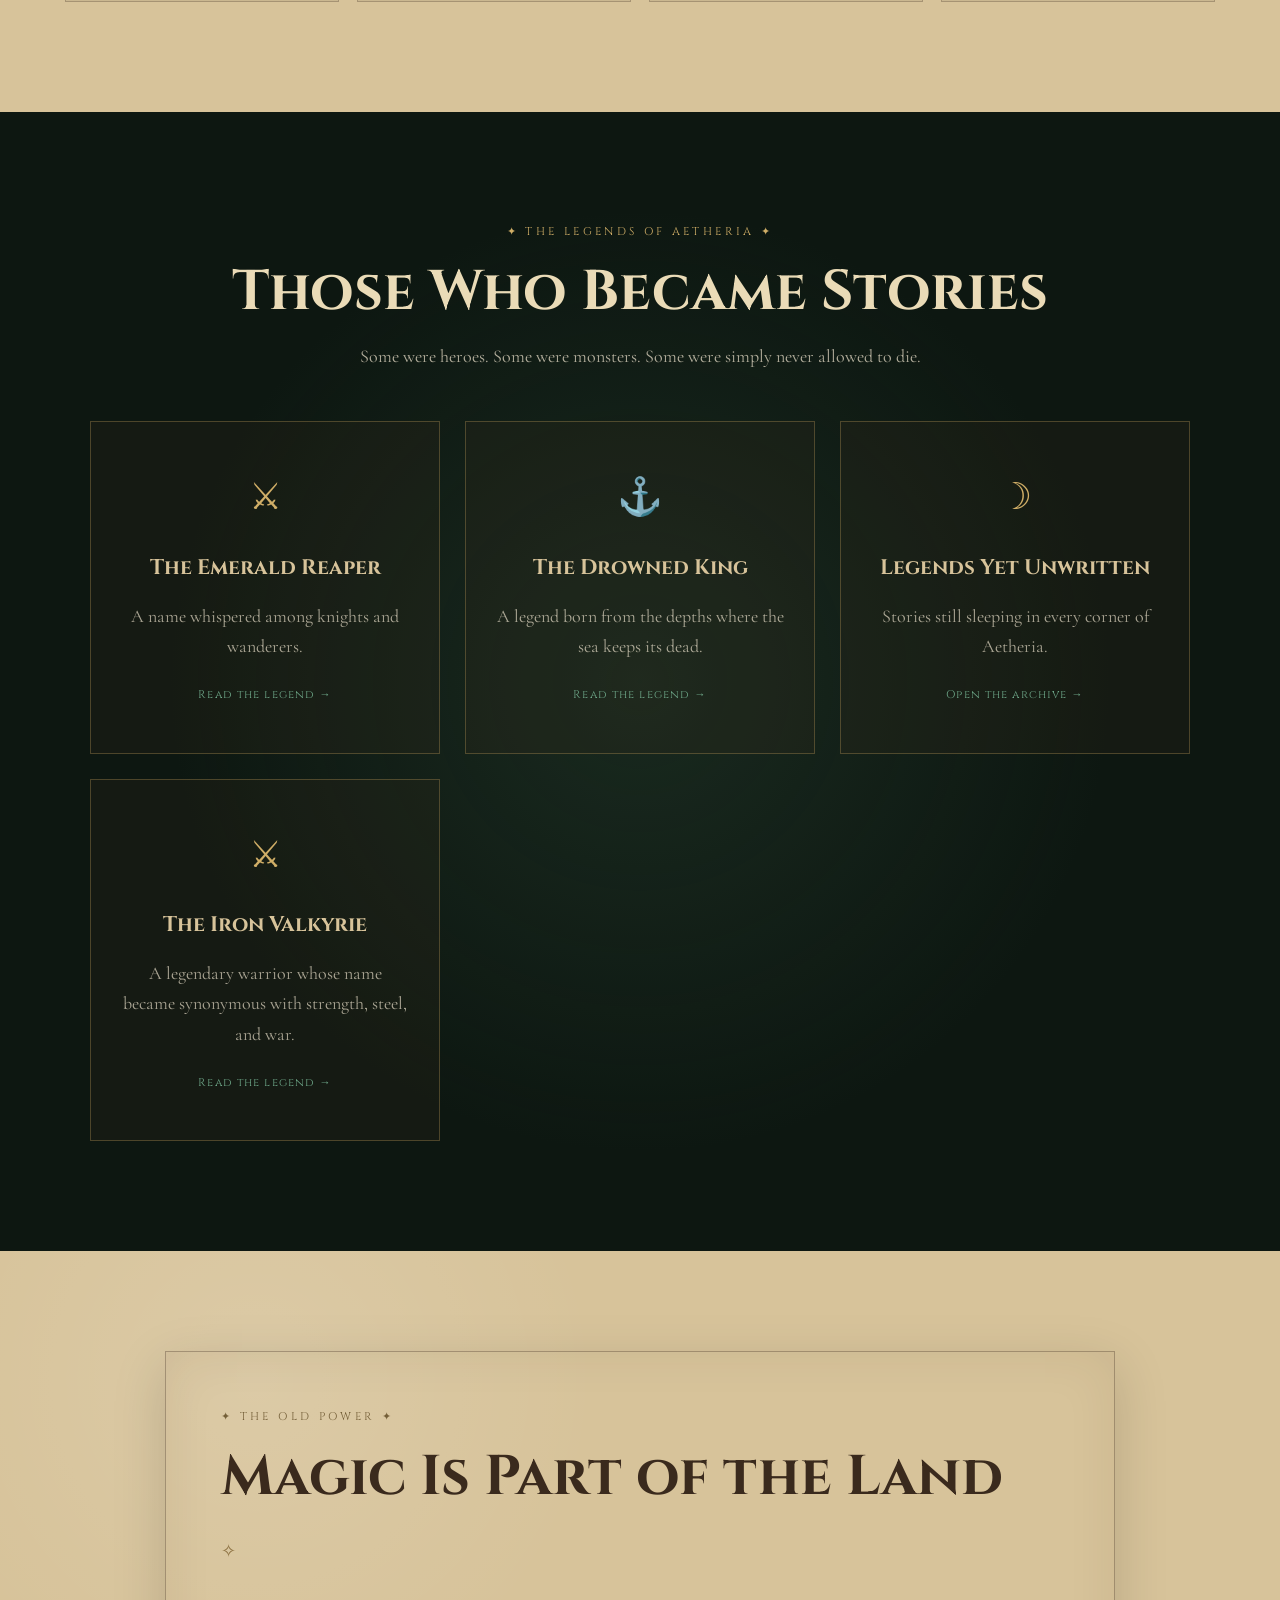
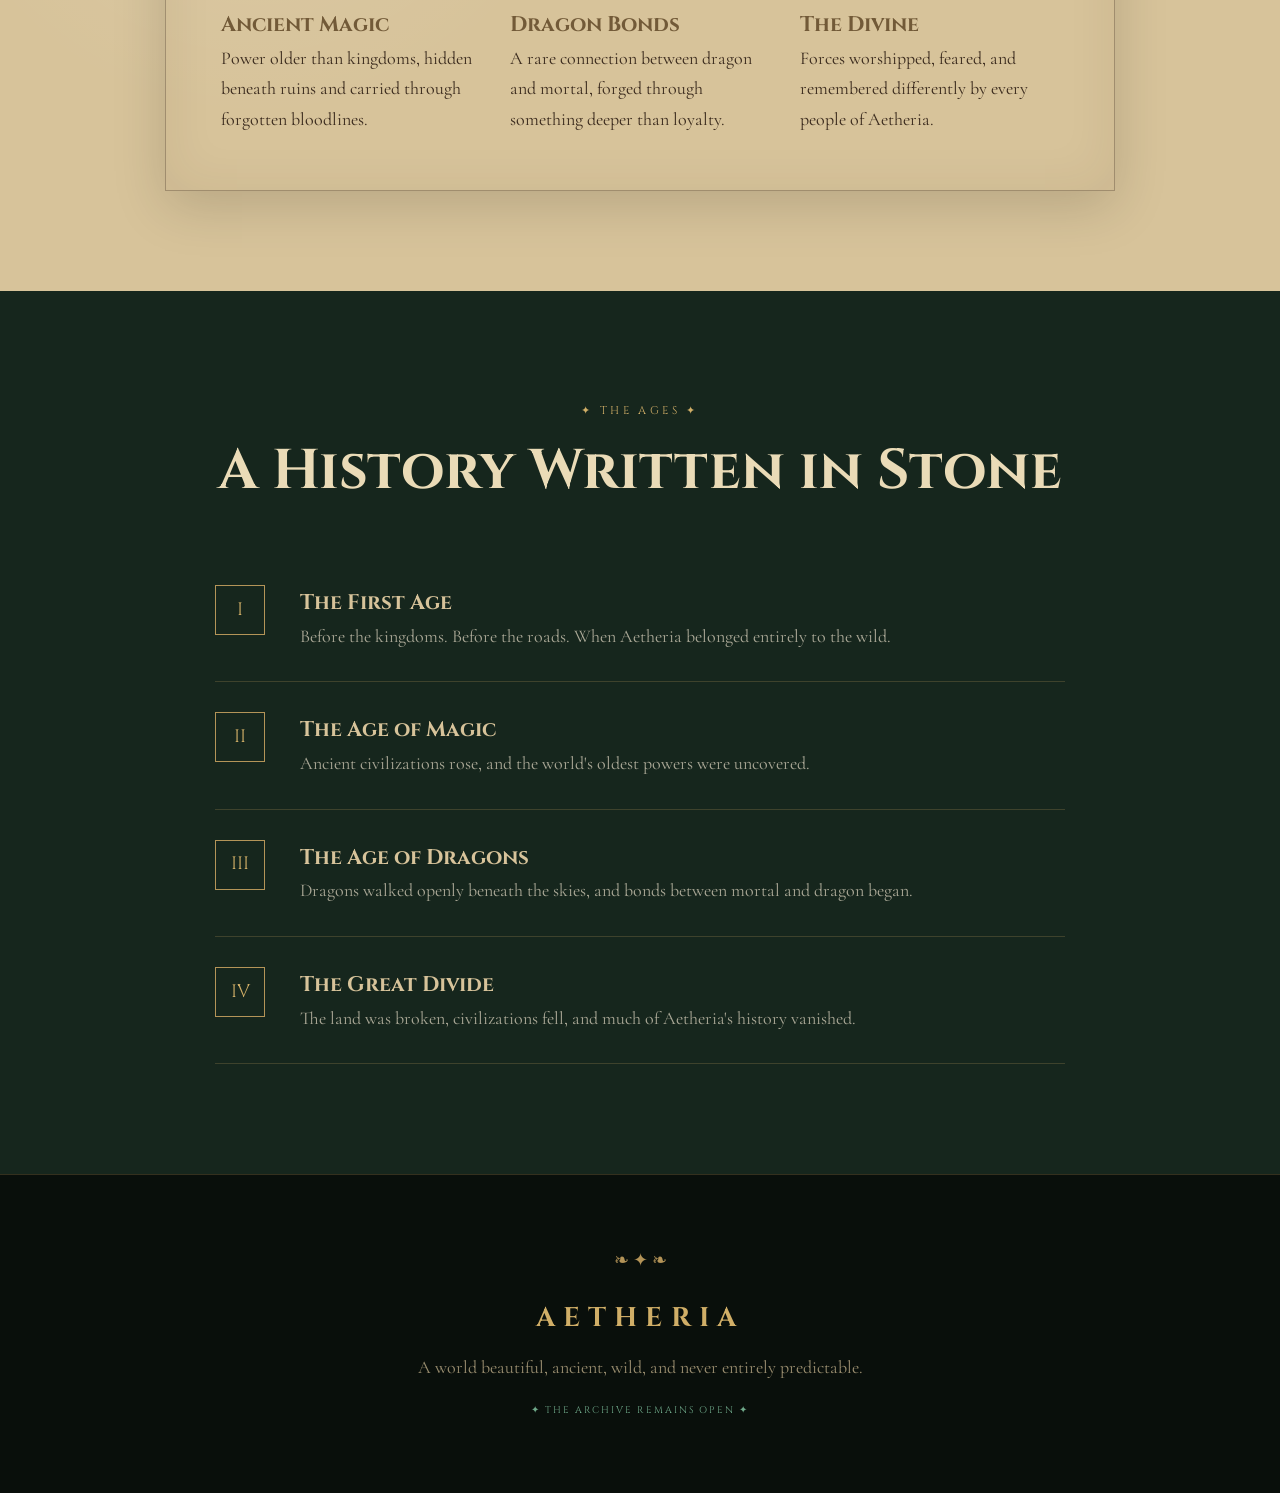
==== commit 01785413: "Update index.html" ====
--- a/index.html
+++ b/index.html
@@ -294,11 +294,9 @@
           and ancient ruins carved into stone.
         </p>
 
-        <a href="<a href="mountains.html">
+       <a href="mountains.html">
   Explore →
-</a>">
-          Explore →
-        </a>
+</a>
 
       </article>
 
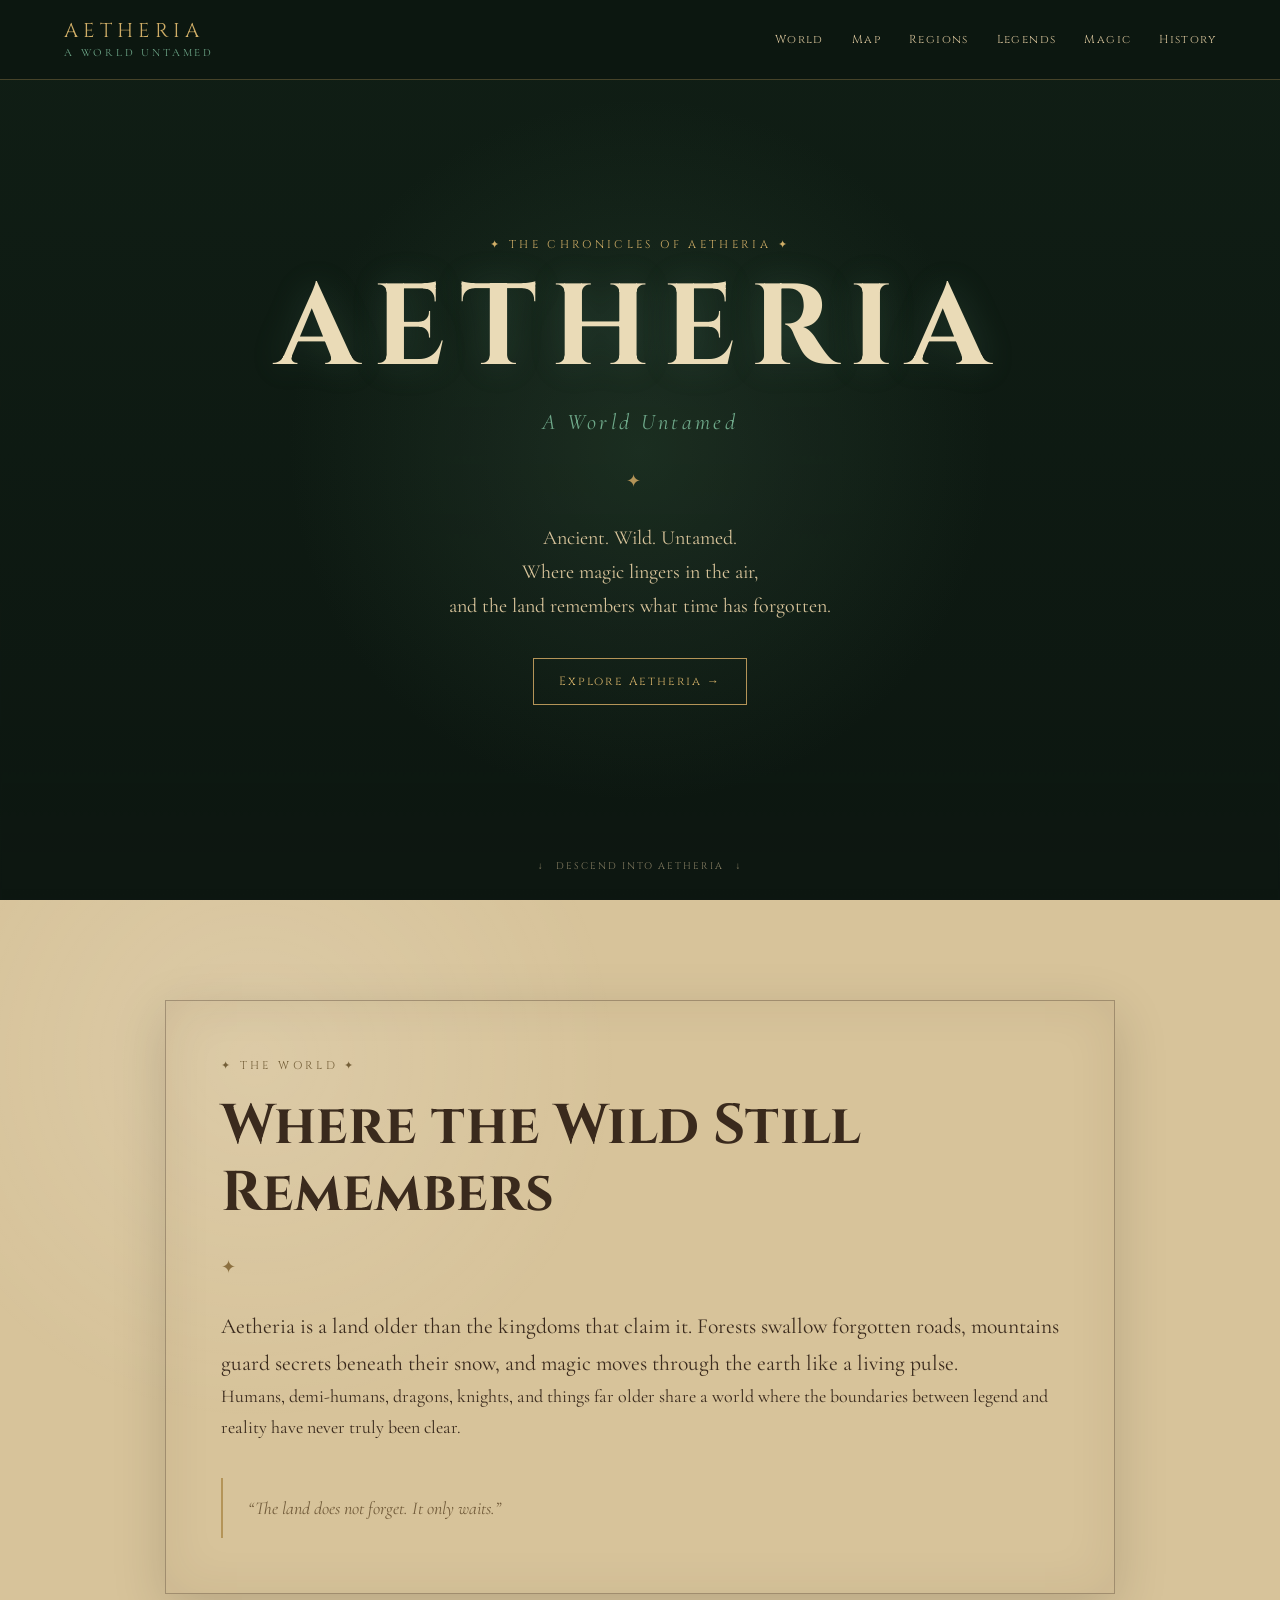
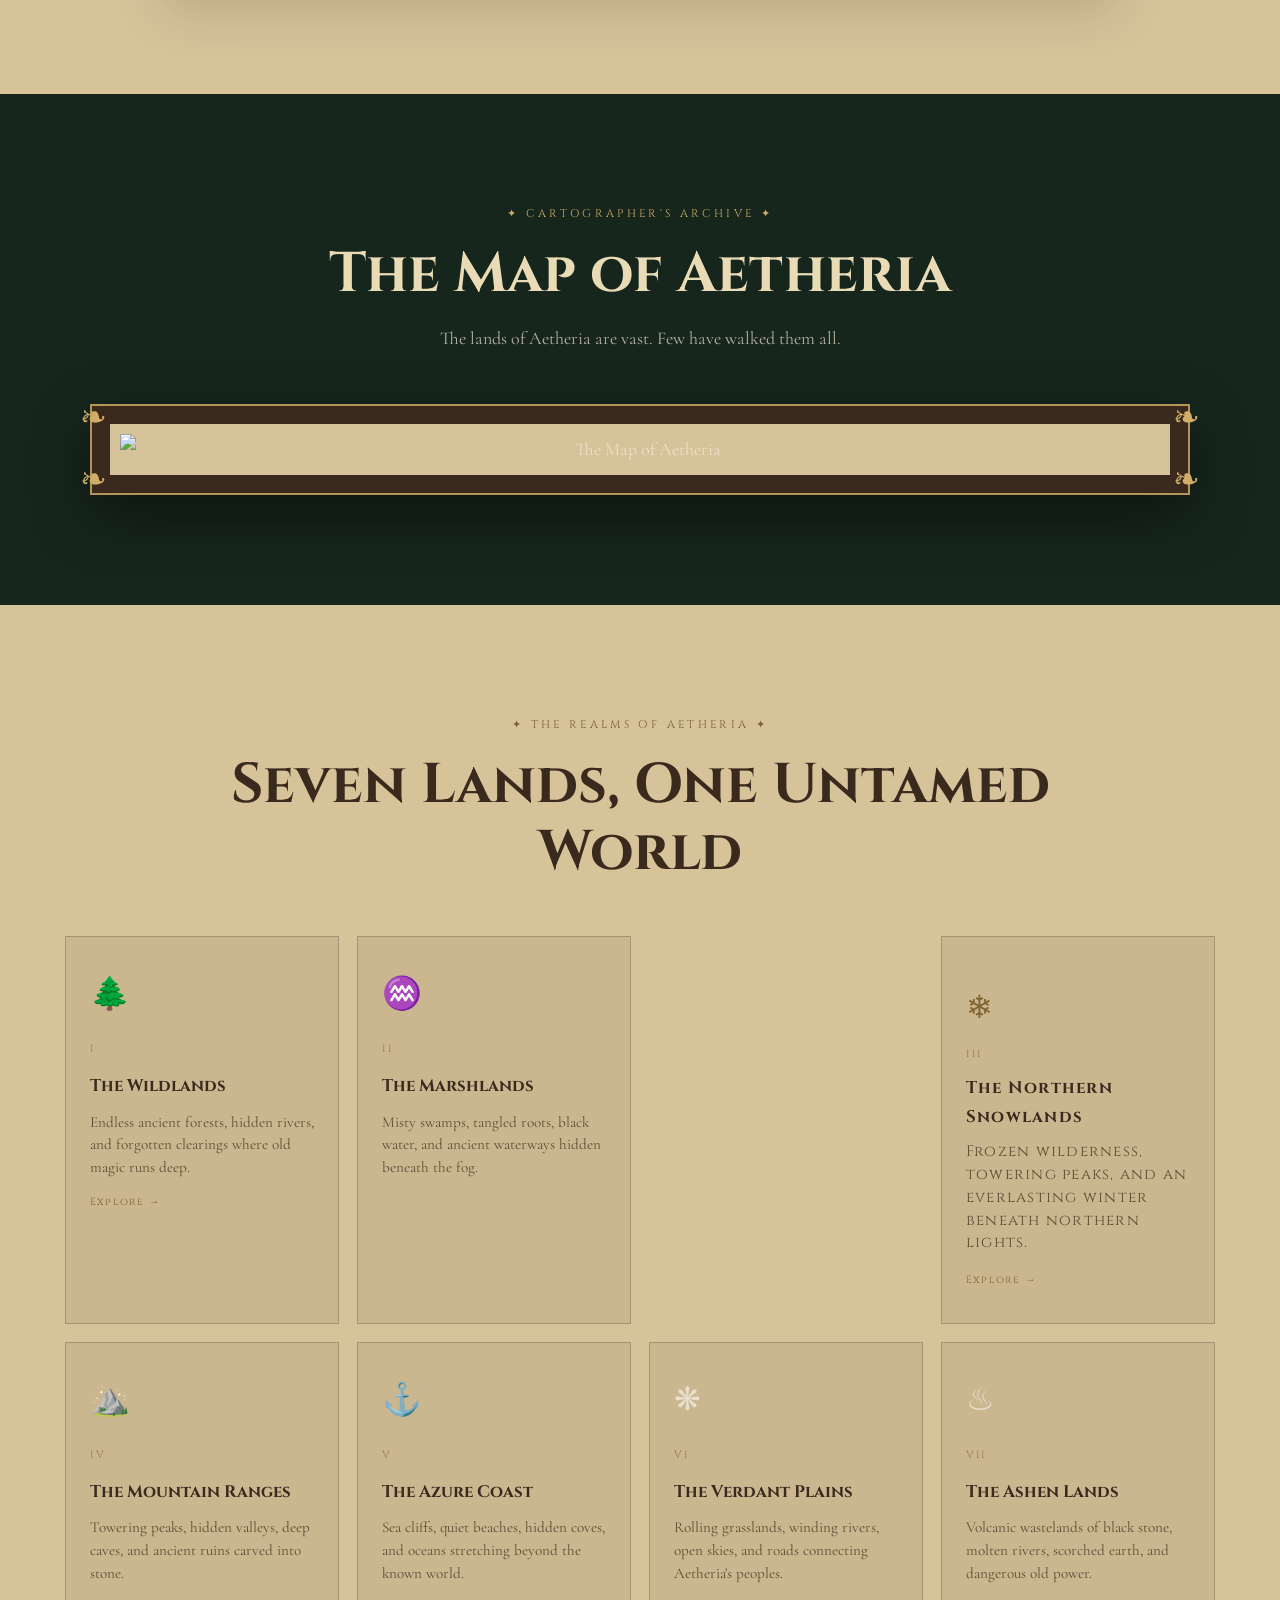
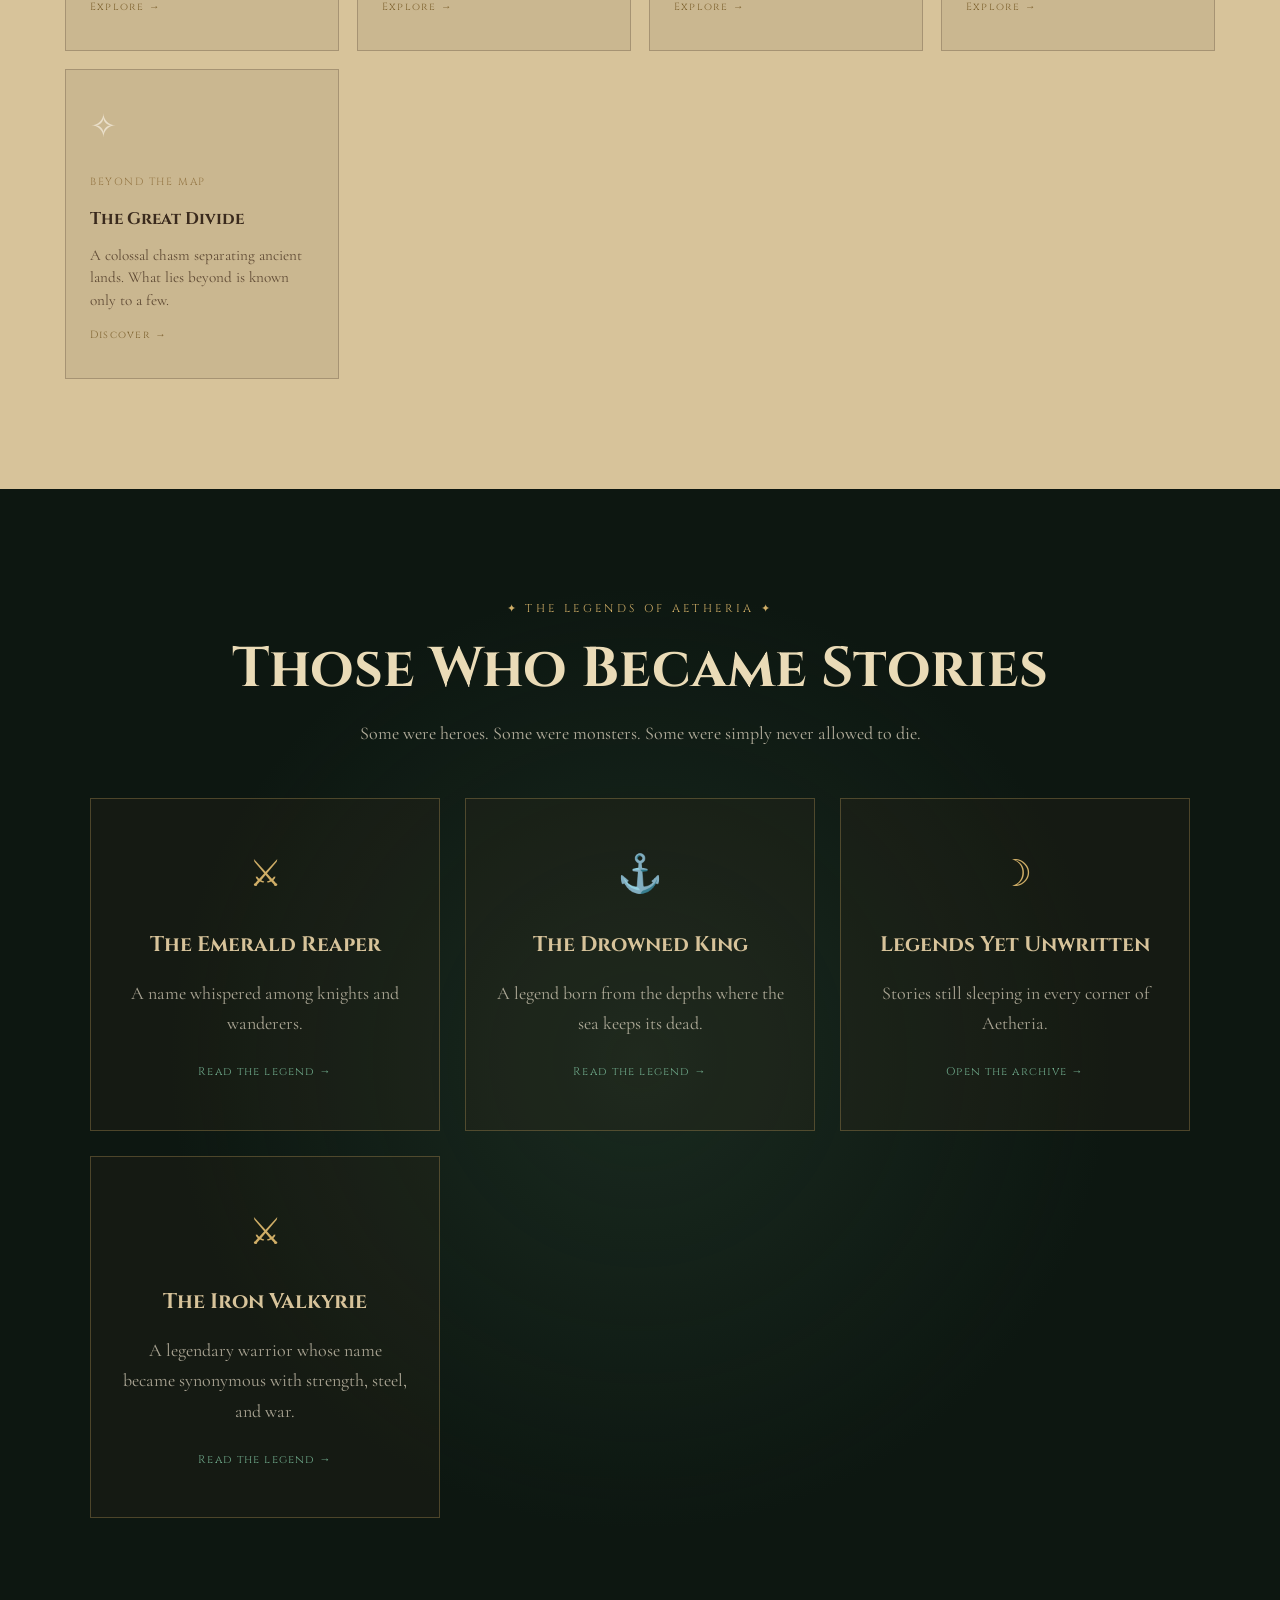
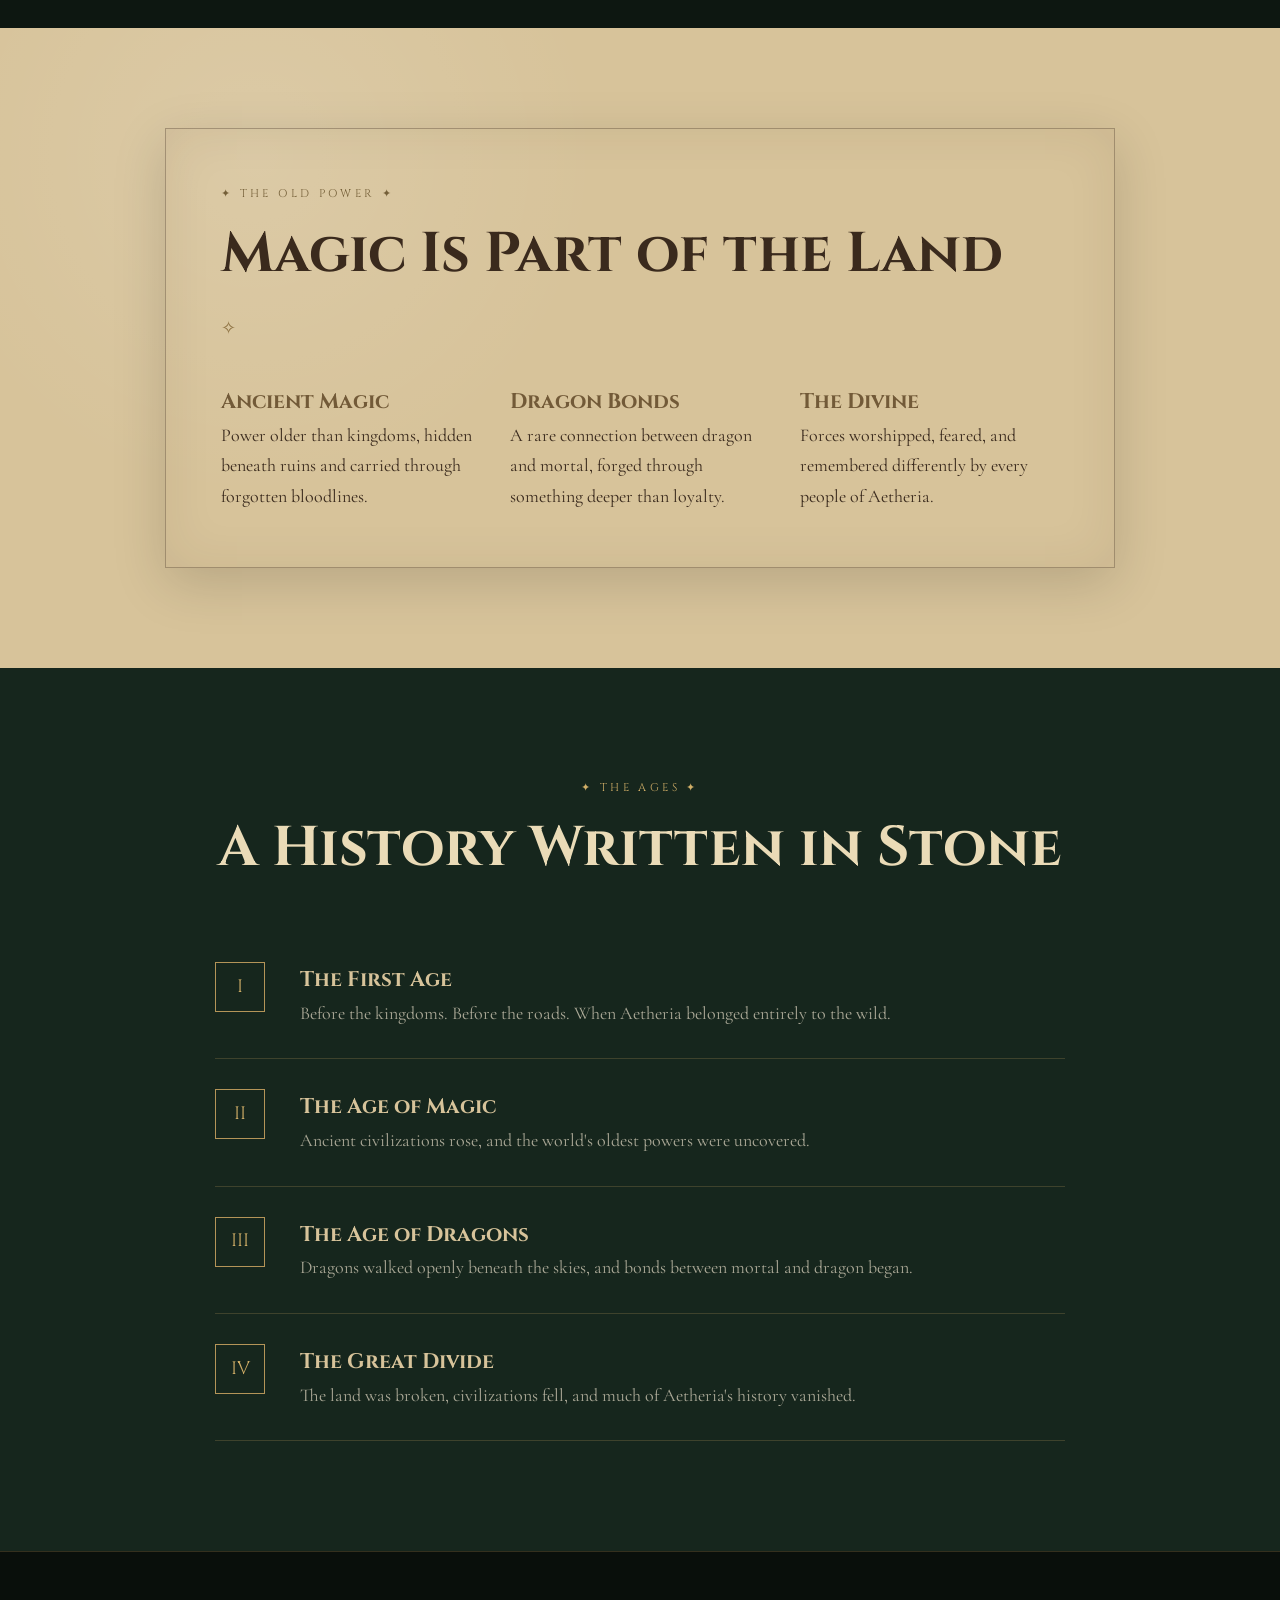
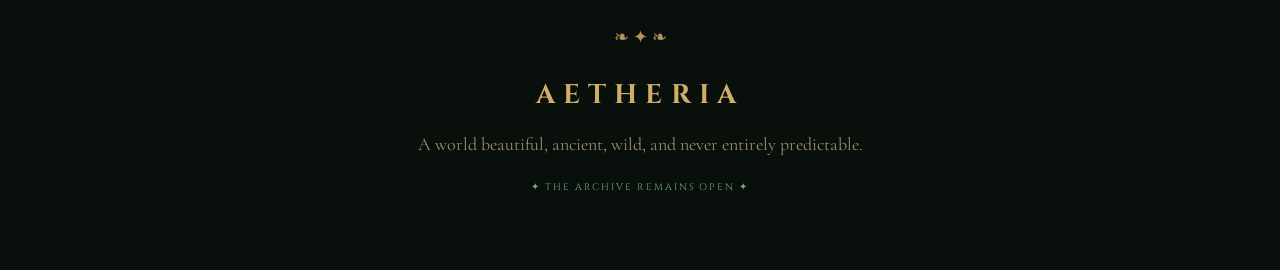
==== commit 3cfcccae: "Update index.html" ====
--- a/index.html
+++ b/index.html
@@ -210,9 +210,9 @@
           and forgotten clearings where old magic runs deep.
         </p>
 
-        <a href="https://es-d-42845117820260906-01a06b0e-e26e-7fc3-8175-7ea4201661d0.codepen.dev/">
-          Explore →
-        </a>
+        <a href="wildlands.html">
+  Explore →
+</a>
 
       </article>
 
@@ -238,7 +238,7 @@
           and ancient waterways hidden beneath the fog.
         </p>
 
-        <a href="https://es-d-42845117820260906-01a06af8-3a6f-7ba1-aaaa-180485cc3755.codepen.dev/">
+        <a href="marshlands.html"
           Explore →
         </a>
 
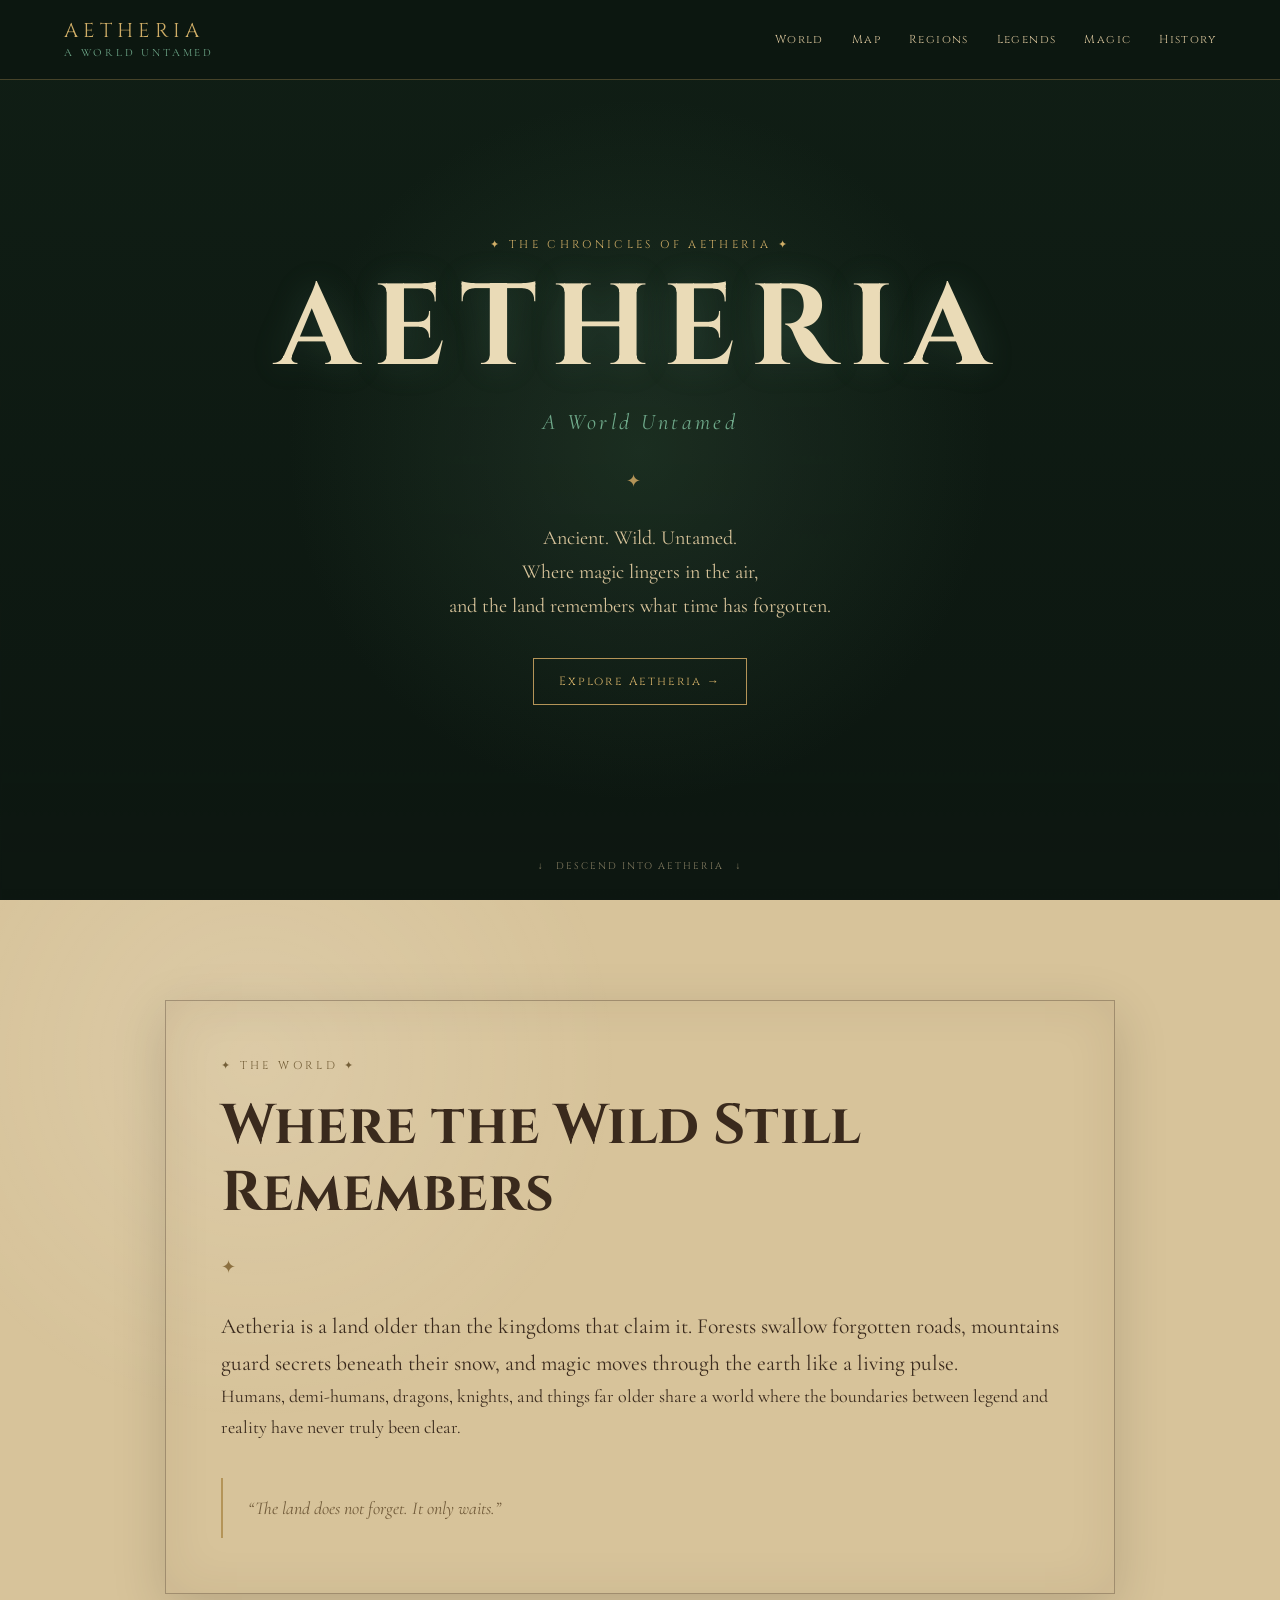
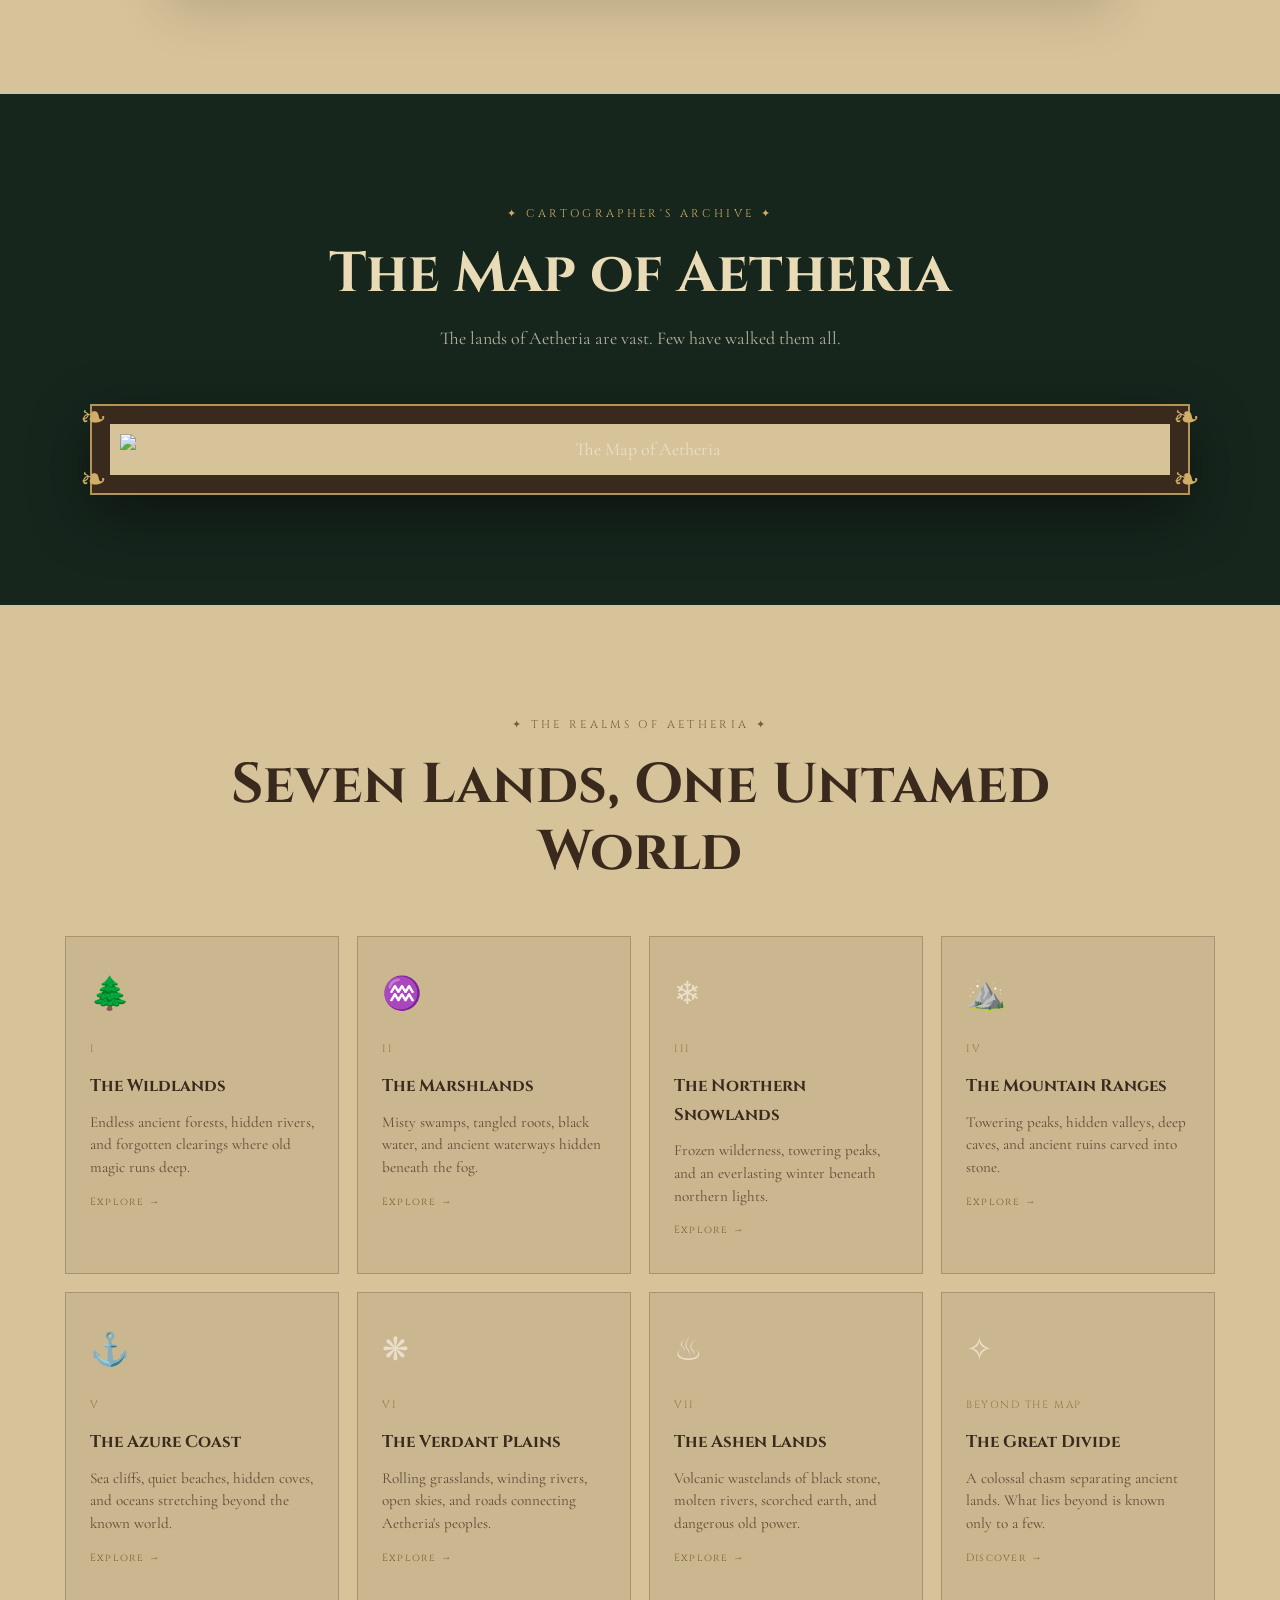
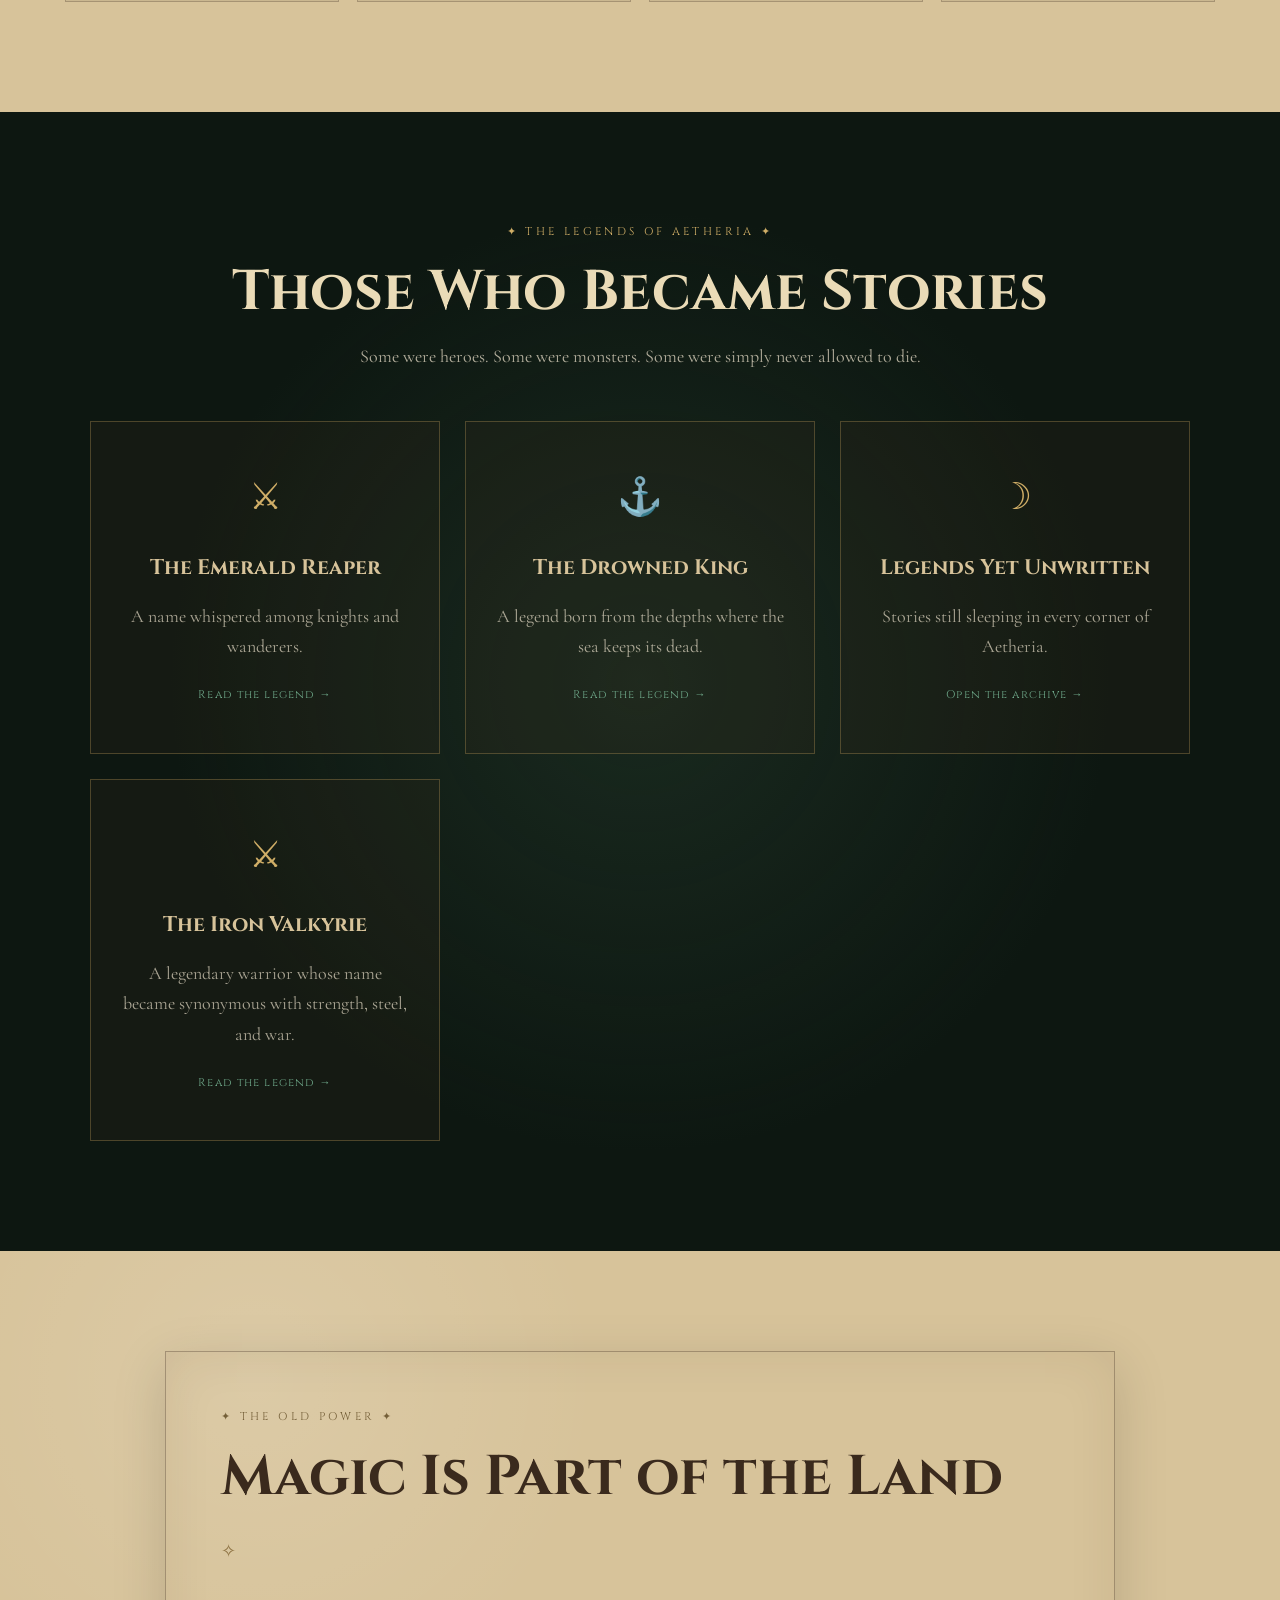
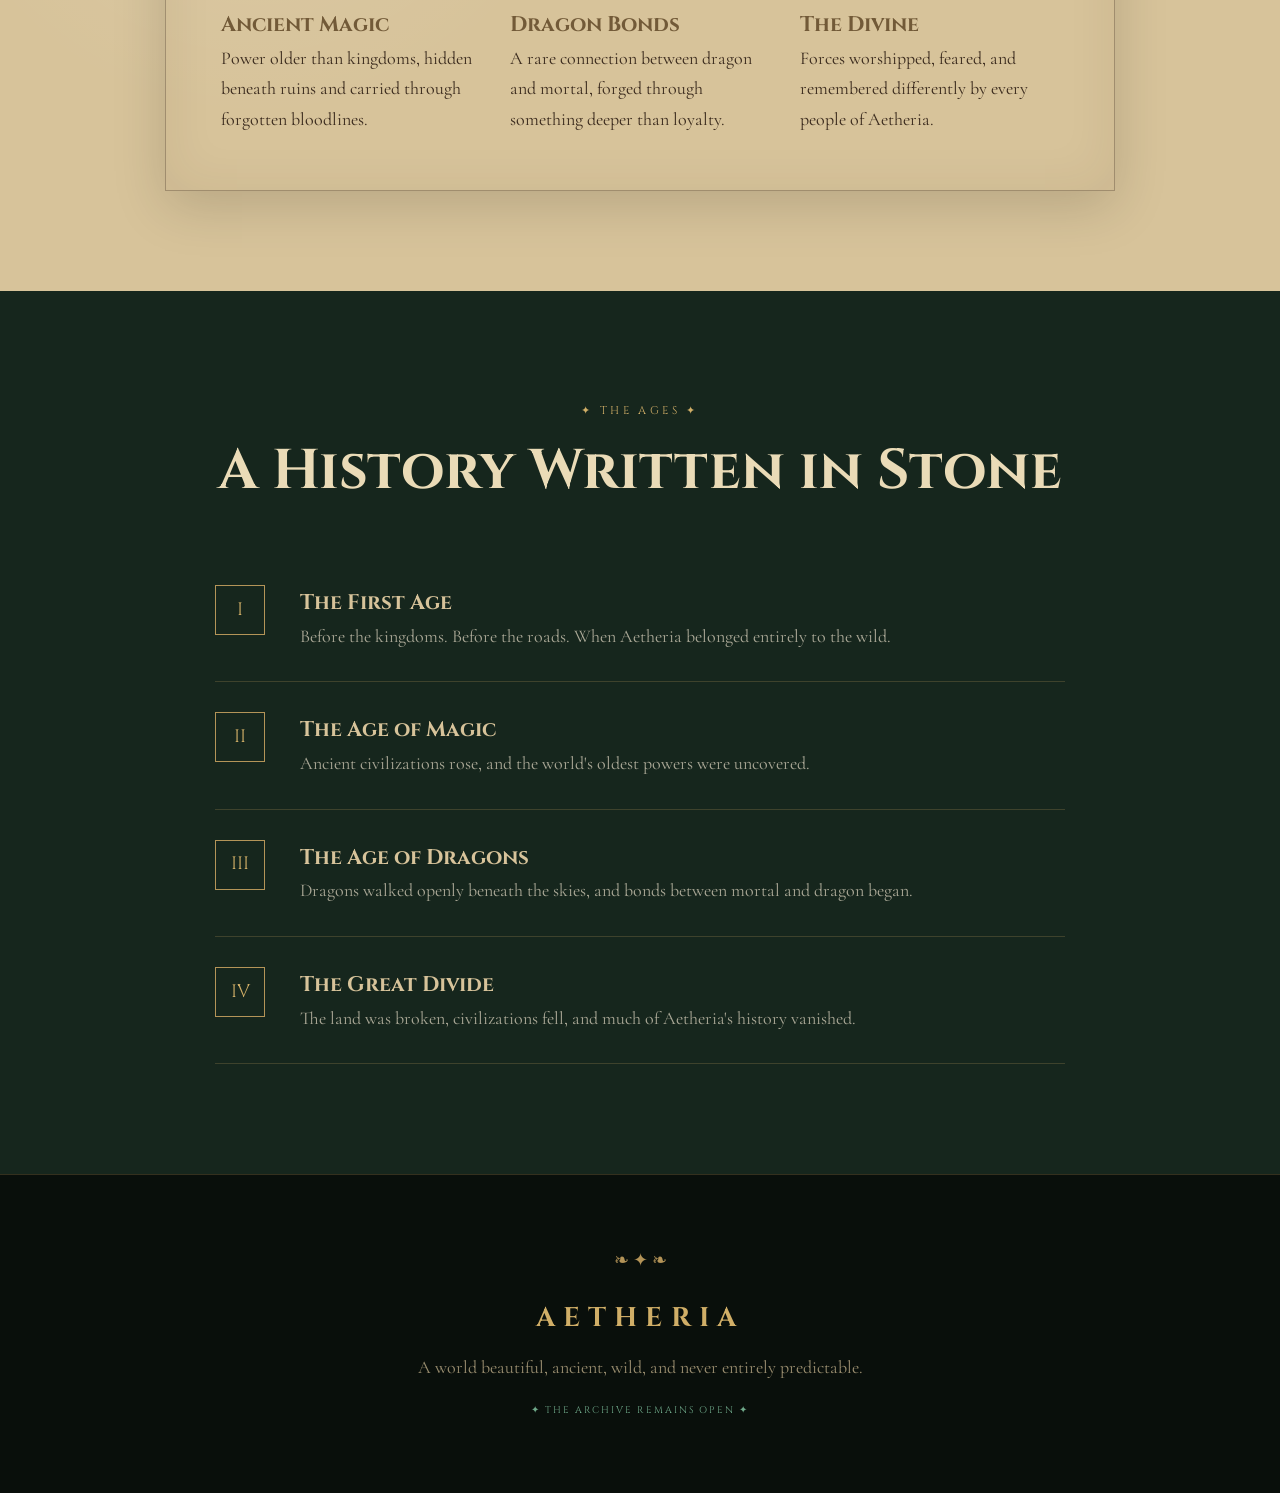
==== commit cd6a9237: "Update index.html" ====
--- a/index.html
+++ b/index.html
@@ -238,9 +238,9 @@
           and ancient waterways hidden beneath the fog.
         </p>
 
-        <a href="marshlands.html"
-          Explore →
-        </a>
+      <a href="marshlands.html">
+  Explore →
+</a>
 
       </article>
 
